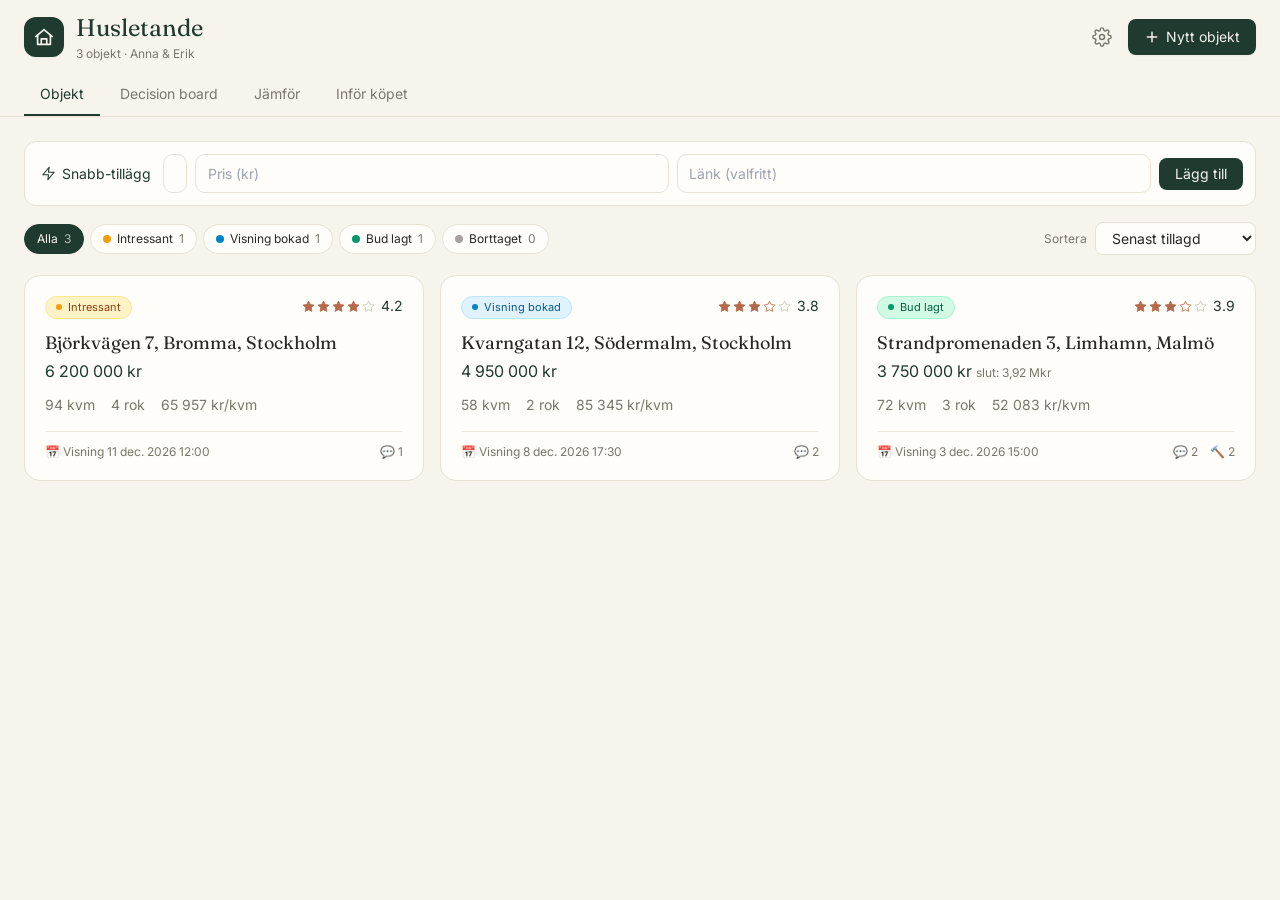
==== index.html @ 6fb7e255 "Lagg till index.html som oppnar appen pa serverns rot-adress" ====
<!DOCTYPE html>
<html lang="sv">
<head>
<meta charset="UTF-8">
<meta http-equiv="refresh" content="0; url=husletande.html">
<title>Husletande</title>
<script>location.replace('husletande.html');</script>
</head>
<body>
<p>Öppnar Husletande… om inget händer, <a href="husletande.html">klicka här</a>.</p>
</body>
</html>
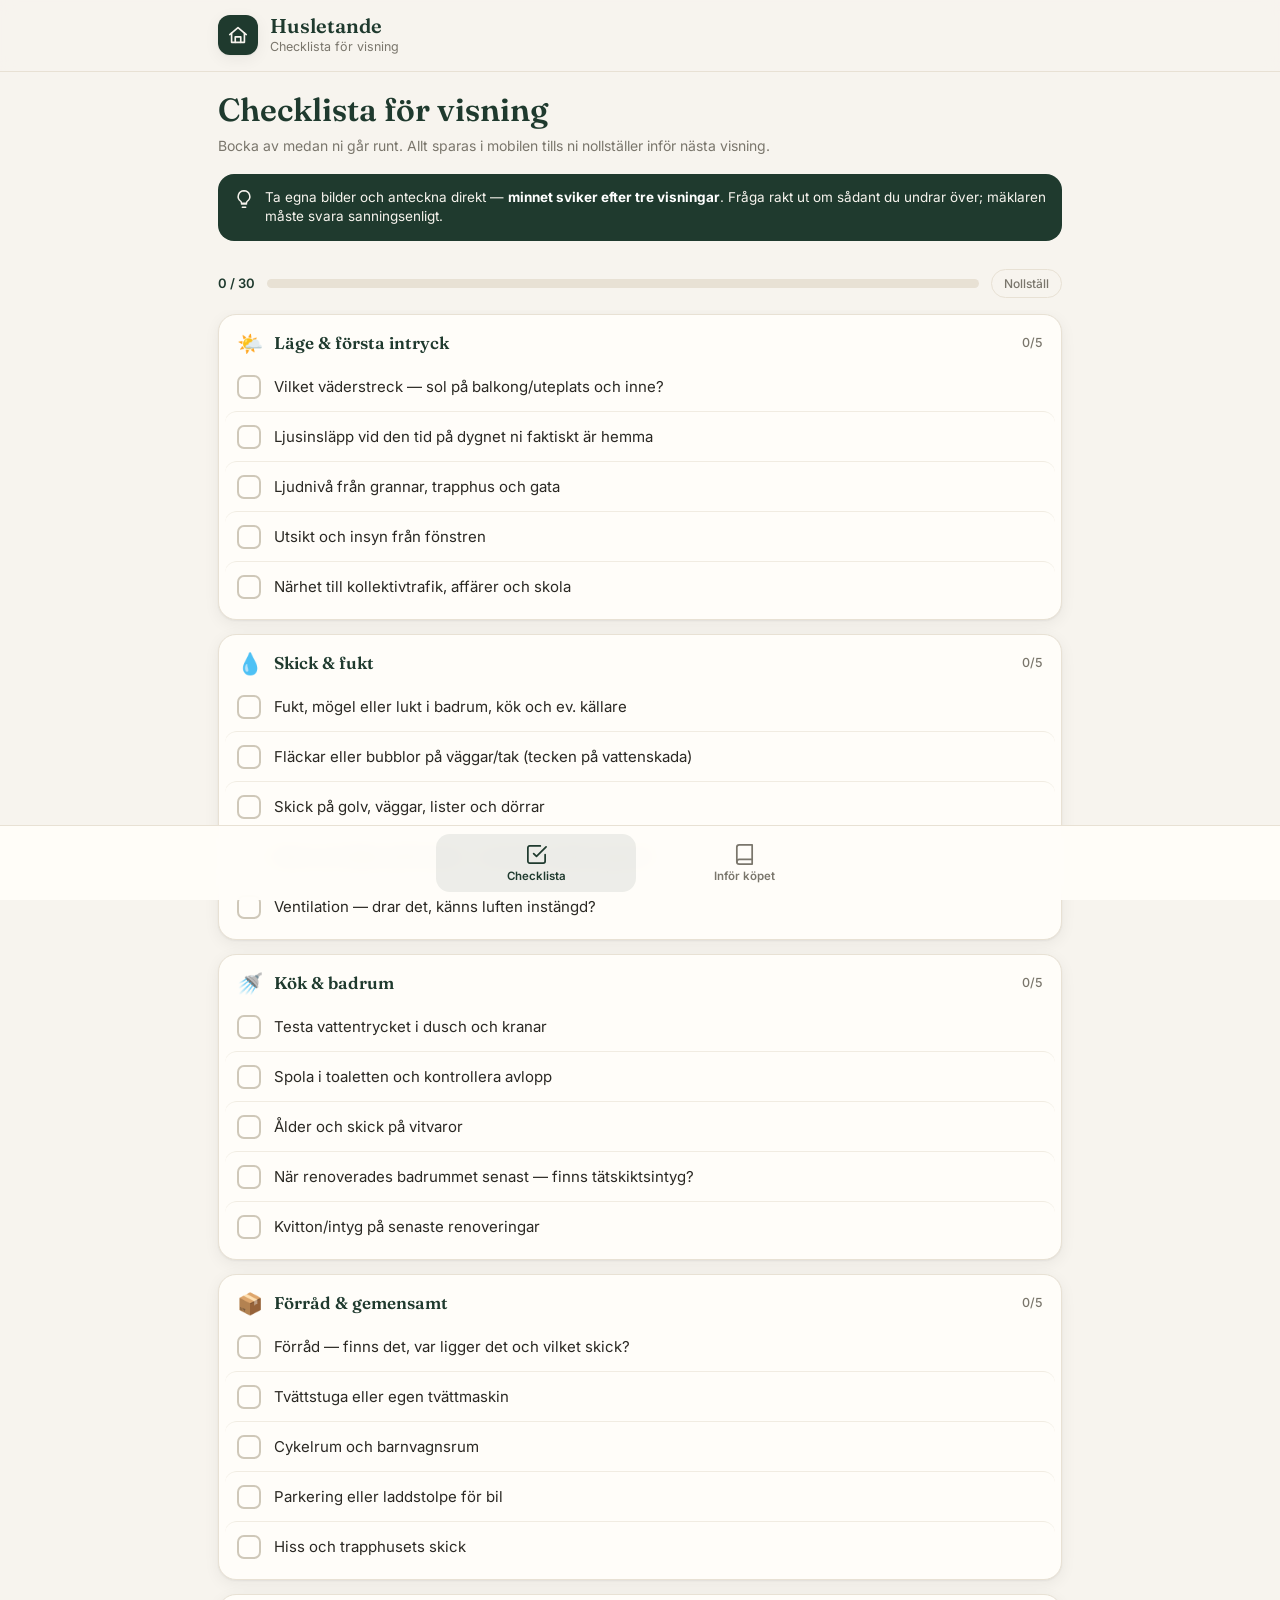
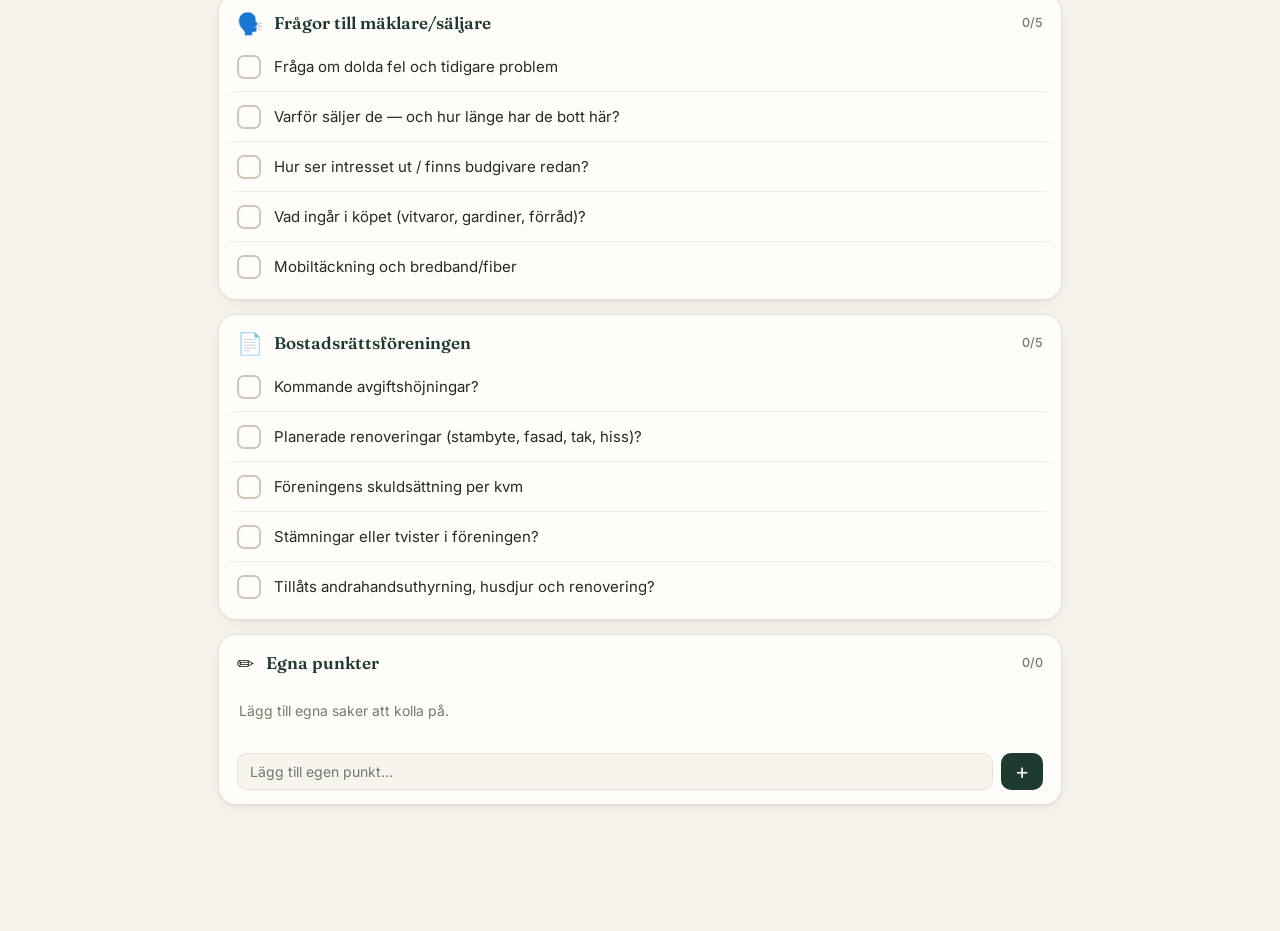
==== commit 6f223736: "Bygg om till enkel tvåsides-app (checklista + inför köpet) Ersätter den tidigare omfattande husletar" ====
--- a/index.html
+++ b/index.html
@@ -2,11 +2,532 @@
 <html lang="sv">
 <head>
 <meta charset="UTF-8">
-<meta http-equiv="refresh" content="0; url=husletande.html">
-<title>Husletande</title>
-<script>location.replace('husletande.html');</script>
+<meta name="viewport" content="width=device-width, initial-scale=1.0, viewport-fit=cover">
+<meta name="theme-color" content="#1F3A2E">
+<title>Husletande — Visning & inför köpet</title>
+<link rel="preconnect" href="https://fonts.googleapis.com">
+<link rel="preconnect" href="https://fonts.gstatic.com" crossorigin>
+<link href="https://fonts.googleapis.com/css2?family=Fraunces:opsz,wght@9..144,400;9..144,500;9..144,600;9..144,700&family=Inter:wght@400;500;600;700&display=swap" rel="stylesheet">
+<style>
+  :root{
+    --cream:#F7F4EE; --card:#FFFDF9; --forest:#1F3A2E; --forest-light:#2F5343;
+    --clay:#B5694A; --sand:#E8E1D4; --ink:#2A2823; --muted:#7A766C;
+    --shadow:0 1px 2px rgba(42,40,35,.06), 0 4px 16px rgba(42,40,35,.06);
+  }
+  *{box-sizing:border-box}
+  html{-webkit-text-size-adjust:100%}
+  body{
+    margin:0; background:var(--cream); color:var(--ink);
+    font-family:'Inter',system-ui,-apple-system,sans-serif;
+    font-size:16px; line-height:1.5; -webkit-font-smoothing:antialiased;
+    padding-bottom:calc(72px + env(safe-area-inset-bottom)); /* space for bottom nav */
+  }
+  h1,h2,h3{font-family:'Fraunces',Georgia,serif; color:var(--forest); margin:0; line-height:1.15;}
+  b{color:var(--forest)}
+  a{color:var(--forest)}
+  ::-webkit-scrollbar{width:9px;height:9px}
+  ::-webkit-scrollbar-thumb{background:#cfc8b9;border-radius:8px}
+
+  /* ---------- header ---------- */
+  header{
+    position:sticky; top:0; z-index:20;
+    background:rgba(247,244,238,.92); backdrop-filter:blur(8px);
+    border-bottom:1px solid var(--sand);
+    padding:env(safe-area-inset-top) 0 0;
+  }
+  .head-inner{max-width:880px; margin:0 auto; padding:14px 18px; display:flex; align-items:center; gap:12px}
+  .logo{width:40px;height:40px;border-radius:12px;background:var(--forest);color:var(--cream);
+    display:flex;align-items:center;justify-content:center;flex-shrink:0;box-shadow:var(--shadow)}
+  .head-inner h1{font-size:20px;font-weight:600}
+  .head-sub{font-size:12.5px;color:var(--muted);margin-top:1px}
+
+  /* ---------- layout ---------- */
+  main{max-width:880px; margin:0 auto; padding:20px 18px 40px}
+  .page{display:none; animation:fade .22s ease}
+  .page.active{display:block}
+  @keyframes fade{from{opacity:0;transform:translateY(6px)}to{opacity:1;transform:none}}
+
+  .page-head{margin-bottom:18px}
+  .page-head h2{font-size:27px;font-weight:600}
+  .page-head p{color:var(--muted);font-size:14px;margin:6px 0 0}
+
+  /* ---------- tip banner ---------- */
+  .tip{display:flex;gap:11px;align-items:flex-start;background:var(--forest);color:var(--cream);
+    border-radius:16px;padding:14px 16px;font-size:13.5px;margin-bottom:18px;line-height:1.45}
+  .tip svg{flex-shrink:0;margin-top:1px}
+  .tip b{color:#fff}
+
+  /* ---------- progress ---------- */
+  .progress-wrap{position:sticky; top:calc(env(safe-area-inset-top) + 69px); z-index:10;
+    background:var(--cream); padding:10px 0 12px; margin-bottom:4px}
+  .progress-row{display:flex;align-items:center;gap:12px}
+  .progress-label{font-size:13px;font-weight:600;color:var(--forest);white-space:nowrap}
+  .bar{flex:1;height:9px;background:var(--sand);border-radius:99px;overflow:hidden}
+  .bar > i{display:block;height:100%;background:var(--clay);border-radius:99px;width:0;transition:width .3s ease}
+  .reset-btn{background:none;border:1px solid var(--sand);color:var(--muted);font-size:12px;
+    font-weight:500;padding:6px 12px;border-radius:99px;cursor:pointer;white-space:nowrap;font-family:inherit}
+  .reset-btn:hover{border-color:var(--clay);color:var(--clay)}
+
+  /* ---------- checklist ---------- */
+  .group{background:var(--card);border:1px solid var(--sand);border-radius:18px;
+    padding:6px 6px 8px;margin-bottom:14px;box-shadow:var(--shadow)}
+  .group-head{display:flex;align-items:center;gap:11px;padding:12px 12px 8px}
+  .group-emoji{font-size:21px;line-height:1}
+  .group-head h3{font-size:17px;font-weight:600;flex:1}
+  .group-count{font-size:12.5px;color:var(--muted);font-weight:500}
+
+  .item{display:flex;gap:13px;align-items:flex-start;padding:12px 12px;border-radius:12px;cursor:pointer;
+    user-select:none;position:relative}
+  .item + .item{border-top:1px solid color-mix(in srgb,var(--sand) 60%,transparent)}
+  .item:active{background:var(--cream)}
+  @media(hover:hover){.item:hover{background:var(--cream)}}
+  .item input{position:absolute;opacity:0;width:0;height:0}
+  .box{width:24px;height:24px;border:2px solid #cfc8b9;border-radius:7px;flex-shrink:0;
+    display:flex;align-items:center;justify-content:center;background:var(--card);transition:.15s;margin-top:1px}
+  .box svg{opacity:0;transform:scale(.5);transition:.15s;color:#fff}
+  .item input:checked ~ .box{background:var(--forest);border-color:var(--forest)}
+  .item input:checked ~ .box svg{opacity:1;transform:scale(1)}
+  .item-text{font-size:15px;line-height:1.4;flex:1;padding-top:2px}
+  .item input:checked ~ .item-text{color:var(--muted);text-decoration:line-through}
+  .item-del{opacity:0;background:none;border:none;color:var(--clay);font-size:20px;cursor:pointer;
+    padding:0 4px;line-height:1;align-self:center}
+  .item:hover .item-del,.item:focus-within .item-del{opacity:.7}
+
+  .add-row{display:flex;gap:8px;padding:10px 12px 6px}
+  .add-row input{flex:1;background:var(--cream);border:1px solid var(--sand);border-radius:10px;
+    padding:9px 12px;font-size:14px;font-family:inherit;color:var(--ink)}
+  .add-row input:focus{outline:none;border-color:var(--forest);box-shadow:0 0 0 3px rgba(31,58,46,.15)}
+  .add-row button{background:var(--forest);color:var(--cream);border:none;border-radius:10px;
+    width:42px;font-size:22px;cursor:pointer;flex-shrink:0;line-height:1;font-family:inherit}
+  .add-row button:hover{background:var(--forest-light)}
+
+  /* ---------- guide / inför köpet ---------- */
+  .stats{display:grid;grid-template-columns:repeat(2,1fr);gap:11px;margin-bottom:24px}
+  .stat{border-radius:18px;padding:15px}
+  .stat .num{font-family:'Fraunces',serif;font-size:25px;font-weight:600}
+  .stat .lbl{font-size:11.5px;margin-top:5px;line-height:1.35}
+  .stat.dark{background:var(--forest);color:var(--cream)} .stat.dark .lbl{color:rgba(247,244,238,.82)}
+  .stat.clay{background:var(--clay);color:var(--cream)} .stat.clay .lbl{color:rgba(247,244,238,.85)}
+  .stat.light{background:var(--card);border:1px solid var(--sand)}
+  .stat.light .num{color:var(--forest)} .stat.light .lbl{color:var(--muted)}
+
+  details.acc{background:var(--card);border:1px solid var(--sand);border-radius:18px;
+    overflow:hidden;margin-bottom:11px;box-shadow:var(--shadow)}
+  details.acc summary{display:flex;align-items:center;gap:12px;padding:16px 18px;cursor:pointer;
+    list-style:none;user-select:none}
+  details.acc summary::-webkit-details-marker{display:none}
+  details.acc summary:hover{background:var(--cream)}
+  .acc-emoji{font-size:20px;flex-shrink:0}
+  .acc-title{font-family:'Fraunces',serif;font-size:17px;font-weight:600;color:var(--forest);flex:1;line-height:1.25}
+  .chev{width:20px;height:20px;color:var(--muted);flex-shrink:0;transition:transform .2s}
+  details.acc[open] .chev{transform:rotate(180deg)}
+  .acc-body{padding:2px 18px 18px;font-size:14.5px;line-height:1.6}
+  .acc-body p{margin:0 0 10px}
+  .acc-body ul{margin:8px 0 0;padding-left:20px}
+  .acc-body li{margin-bottom:8px}
+  .acc-body li::marker{color:var(--clay)}
+
+  .panel{background:var(--card);border:1px solid var(--sand);border-radius:18px;padding:18px 20px;
+    margin-top:20px;box-shadow:var(--shadow)}
+  .panel h3{font-size:18px;margin-bottom:12px}
+  .timeline{list-style:none;margin:0;padding:0;display:flex;flex-direction:column;gap:13px}
+  .timeline li{display:flex;gap:13px;font-size:14px;line-height:1.4}
+  .tl-num{width:25px;height:25px;border-radius:99px;background:var(--forest);color:var(--cream);
+    font-size:12px;font-weight:600;display:flex;align-items:center;justify-content:center;flex-shrink:0}
+  .tl-num.last{background:var(--clay)}
+  .panel.flags{background:var(--cream);border:2px solid color-mix(in srgb,var(--clay) 30%,transparent)}
+  .panel.flags h3{color:var(--clay)}
+  .panel.flags ul{margin:0;padding-left:20px;font-size:14px}
+  .panel.flags li{margin-bottom:7px}.panel.flags li::marker{color:var(--clay)}
+  .links{list-style:none;margin:0;padding:0;font-size:14.5px}
+  .links li{margin-bottom:9px}
+  .links a{text-decoration:underline}
+  .links a:hover{color:var(--clay)}
+  .disclaimer{font-size:12.5px;color:var(--muted);margin-top:22px;line-height:1.5}
+
+  /* ---------- bottom nav ---------- */
+  nav.tabs{position:fixed;bottom:0;left:0;right:0;z-index:30;
+    background:rgba(255,253,249,.94);backdrop-filter:blur(10px);
+    border-top:1px solid var(--sand);
+    padding:8px 12px calc(8px + env(safe-area-inset-bottom));
+    display:flex;gap:8px;justify-content:center}
+  nav.tabs button{flex:1;max-width:200px;background:none;border:none;border-radius:14px;
+    padding:9px 8px;display:flex;flex-direction:column;align-items:center;gap:3px;
+    color:var(--muted);cursor:pointer;font-family:inherit;font-size:11.5px;font-weight:600;transition:.15s}
+  nav.tabs button svg{width:23px;height:23px}
+  nav.tabs button.active{color:var(--forest);background:color-mix(in srgb,var(--forest) 8%,transparent)}
+
+  /* ---------- desktop ---------- */
+  @media(min-width:720px){
+    .stats{grid-template-columns:repeat(4,1fr)}
+    .guide-cols{display:grid;grid-template-columns:1.7fr 1fr;gap:22px;align-items:start}
+    .guide-cols .panel:first-child{margin-top:0}
+    .page-head h2{font-size:32px}
+  }
+</style>
 </head>
 <body>
-<p>Öppnar Husletande… om inget händer, <a href="husletande.html">klicka här</a>.</p>
+
+<header>
+  <div class="head-inner">
+    <div class="logo">
+      <svg width="22" height="22" viewBox="0 0 24 24" fill="none" stroke="currentColor" stroke-width="1.8" stroke-linecap="round" stroke-linejoin="round"><path d="M3 11.5 12 4l9 7.5"/><path d="M5 10v10h14V10"/><path d="M9 20v-6h6v6"/></svg>
+    </div>
+    <div>
+      <h1>Husletande</h1>
+      <div class="head-sub" id="head-sub">Checklista för visning</div>
+    </div>
+  </div>
+</header>
+
+<main>
+  <!-- ============ PAGE 1: CHECKLISTA ============ -->
+  <section id="page-checklist" class="page active">
+    <div class="page-head">
+      <h2>Checklista för visning</h2>
+      <p>Bocka av medan ni går runt. Allt sparas i mobilen tills ni nollställer inför nästa visning.</p>
+    </div>
+
+    <div class="tip">
+      <svg width="20" height="20" viewBox="0 0 24 24" fill="none" stroke="currentColor" stroke-width="1.8" stroke-linecap="round" stroke-linejoin="round"><path d="M9 18h6"/><path d="M10 22h4"/><path d="M12 2a7 7 0 0 0-4 12.7c.5.4.8 1 .9 1.6l.1.7h6l.1-.7c.1-.6.4-1.2.9-1.6A7 7 0 0 0 12 2z"/></svg>
+      <span>Ta egna bilder och anteckna direkt — <b>minnet sviker efter tre visningar</b>. Fråga rakt ut om sådant du undrar över; mäklaren måste svara sanningsenligt.</span>
+    </div>
+
+    <div class="progress-wrap">
+      <div class="progress-row">
+        <span class="progress-label" id="prog-label">0 / 0</span>
+        <div class="bar"><i id="prog-bar"></i></div>
+        <button class="reset-btn" onclick="resetChecklist()">Nollställ</button>
+      </div>
+    </div>
+
+    <div id="checklist"></div>
+  </section>
+
+  <!-- ============ PAGE 2: INFÖR KÖPET ============ -->
+  <section id="page-guide" class="page">
+    <div class="page-head">
+      <h2>Inför köpet</h2>
+      <p>Råd, regler och saker att tänka på under bostadsjakten i Sverige. Allmän vägledning — dubbelkolla alltid aktuella siffror och villkor med er bank och mäklare.</p>
+    </div>
+
+    <div class="stats">
+      <div class="stat dark"><div class="num">10 %</div><div class="lbl">Minsta kontantinsats — resten lånar ni (bolånetak 90 %).</div></div>
+      <div class="stat light"><div class="num">10 %</div><div class="lbl">Handpenning som vanligtvis betalas vid kontraktsskrivning.</div></div>
+      <div class="stat light"><div class="num">1–3 %</div><div class="lbl">Amorteringskrav per år, beroende på belåningsgrad och skuldkvot.</div></div>
+      <div class="stat clay"><div class="num">22 %</div><div class="lbl">Vinstskatt vid framtida försäljning (på reavinsten).</div></div>
+    </div>
+
+    <div class="guide-cols">
+      <div id="guide-accordion"></div>
+
+      <aside>
+        <div class="panel">
+          <h3>Snabb tidslinje</h3>
+          <ol class="timeline">
+            <li><span class="tl-num">1</span><span><b>Lånelöfte</b> från banken — vet er budget innan ni börjar.</span></li>
+            <li><span class="tl-num">2</span><span><b>Visningar</b> — använd checklistan och anteckna.</span></li>
+            <li><span class="tl-num">3</span><span><b>Granska underlag</b> — årsredovisning, stadgar, energideklaration.</span></li>
+            <li><span class="tl-num">4</span><span><b>Budgivning</b> — sätt en smärtgräns i förväg och håll er till den.</span></li>
+            <li><span class="tl-num">5</span><span><b>Kontrakt</b> + handpenning (oftast 10 %).</span></li>
+            <li><span class="tl-num last">6</span><span><b>Tillträde</b> — slutbetalning, nycklar, in i nya hemmet!</span></li>
+          </ol>
+        </div>
+
+        <div class="panel flags">
+          <h3>⚠ Röda flaggor</h3>
+          <ul>
+            <li>Hög skuldsättning i föreningen (&gt; ~15 000 kr/kvm)</li>
+            <li>Planerat stambyte utan avsatta medel</li>
+            <li>Många korttidsuthyrningar eller lokaler i föreningen</li>
+            <li>Avgiften känns ovanligt låg (kan höjas snart)</li>
+            <li>Fukt-, mögel- eller lukttecken</li>
+            <li>Säljaren undviker raka svar om kända fel</li>
+          </ul>
+        </div>
+
+        <div class="panel">
+          <h3>Bra länkar</h3>
+          <ul class="links">
+            <li><a href="https://www.konsumentverket.se/for-konsument/boende/kopa-bostad/" target="_blank" rel="noopener">Konsumentverket — köpa bostad</a></li>
+            <li><a href="https://www.fi.se/sv/privat/" target="_blank" rel="noopener">Finansinspektionen — bolåneregler</a></li>
+            <li><a href="https://www.maklarsamfundet.se/" target="_blank" rel="noopener">Mäklarsamfundet</a></li>
+            <li><a href="https://www.skatteverket.se/" target="_blank" rel="noopener">Skatteverket — skatt &amp; avdrag</a></li>
+          </ul>
+        </div>
+      </aside>
+    </div>
+
+    <p class="disclaimer">Informationen är en allmän sammanfattning och inte juridisk eller ekonomisk rådgivning. Regler och siffror ändras — stäm alltid av med er bank, mäklare och vid behov en jurist.</p>
+  </section>
+</main>
+
+<!-- ============ BOTTOM NAV ============ -->
+<nav class="tabs">
+  <button id="tab-checklist" class="active" onclick="setPage('checklist')">
+    <svg viewBox="0 0 24 24" fill="none" stroke="currentColor" stroke-width="1.8" stroke-linecap="round" stroke-linejoin="round"><path d="m9 11 3 3L22 4"/><path d="M21 12v7a2 2 0 0 1-2 2H5a2 2 0 0 1-2-2V5a2 2 0 0 1 2-2h11"/></svg>
+    Checklista
+  </button>
+  <button id="tab-guide" onclick="setPage('guide')">
+    <svg viewBox="0 0 24 24" fill="none" stroke="currentColor" stroke-width="1.8" stroke-linecap="round" stroke-linejoin="round"><path d="M4 19.5A2.5 2.5 0 0 1 6.5 17H20"/><path d="M6.5 2H20v20H6.5A2.5 2.5 0 0 1 4 19.5v-15A2.5 2.5 0 0 1 6.5 2z"/></svg>
+    Inför köpet
+  </button>
+</nav>
+
+<script>
+/* ============================================================
+   CHECKLIST DATA (default) — saker att kolla på en visning
+   ============================================================ */
+const CHECKLIST = [
+  { emoji:'🌤️', title:'Läge & första intryck', items:[
+    'Vilket väderstreck — sol på balkong/uteplats och inne?',
+    'Ljusinsläpp vid den tid på dygnet ni faktiskt är hemma',
+    'Ljudnivå från grannar, trapphus och gata',
+    'Utsikt och insyn från fönstren',
+    'Närhet till kollektivtrafik, affärer och skola',
+  ]},
+  { emoji:'💧', title:'Skick & fukt', items:[
+    'Fukt, mögel eller lukt i badrum, kök och ev. källare',
+    'Fläckar eller bubblor på väggar/tak (tecken på vattenskada)',
+    'Skick på golv, väggar, lister och dörrar',
+    'Skick och ålder på fönster — kondens mellan glasen?',
+    'Ventilation — drar det, känns luften instängd?',
+  ]},
+  { emoji:'🚿', title:'Kök & badrum', items:[
+    'Testa vattentrycket i dusch och kranar',
+    'Spola i toaletten och kontrollera avlopp',
+    'Ålder och skick på vitvaror',
+    'När renoverades badrummet senast — finns tätskiktsintyg?',
+    'Kvitton/intyg på senaste renoveringar',
+  ]},
+  { emoji:'📦', title:'Förråd & gemensamt', items:[
+    'Förråd — finns det, var ligger det och vilket skick?',
+    'Tvättstuga eller egen tvättmaskin',
+    'Cykelrum och barnvagnsrum',
+    'Parkering eller laddstolpe för bil',
+    'Hiss och trapphusets skick',
+  ]},
+  { emoji:'🗣️', title:'Frågor till mäklare/säljare', items:[
+    'Fråga om dolda fel och tidigare problem',
+    'Varför säljer de — och hur länge har de bott här?',
+    'Hur ser intresset ut / finns budgivare redan?',
+    'Vad ingår i köpet (vitvaror, gardiner, förråd)?',
+    'Mobiltäckning och bredband/fiber',
+  ]},
+  { emoji:'📄', title:'Bostadsrättsföreningen', items:[
+    'Kommande avgiftshöjningar?',
+    'Planerade renoveringar (stambyte, fasad, tak, hiss)?',
+    'Föreningens skuldsättning per kvm',
+    'Stämningar eller tvister i föreningen?',
+    'Tillåts andrahandsuthyrning, husdjur och renovering?',
+  ]},
+];
+
+/* ============================================================
+   STATE — checked items + custom items, persisted locally
+   ============================================================ */
+const LS_KEY = 'husletande_visning_v1';
+function loadState(){
+  try { return JSON.parse(localStorage.getItem(LS_KEY)) || {checked:{}, custom:[]}; }
+  catch(e){ return {checked:{}, custom:[]}; }
+}
+function saveState(){ try{ localStorage.setItem(LS_KEY, JSON.stringify(store)); }catch(e){} }
+let store = loadState();
+const uid = () => Date.now().toString(36) + Math.random().toString(36).slice(2,6);
+
+function esc(s){ return String(s).replace(/[&<>"']/g, c=>({'&':'&amp;','<':'&lt;','>':'&gt;','"':'&quot;',"'":'&#39;'}[c])); }
+
+/* ---------- build the groups (default + a custom "Egna punkter") ---------- */
+function allGroups(){
+  return CHECKLIST.concat([{ emoji:'✏️', title:'Egna punkter', custom:true,
+    items: store.custom.map(c=>({id:c.id, text:c.text})) }]);
+}
+
+const CHECK_SVG = '<svg width="15" height="15" viewBox="0 0 24 24" fill="none" stroke="currentColor" stroke-width="3.2" stroke-linecap="round" stroke-linejoin="round"><path d="m5 12 5 5L20 6"/></svg>';
+
+function renderChecklist(){
+  const groups = allGroups();
+  const el = document.getElementById('checklist');
+  el.innerHTML = groups.map((g, gi)=>{
+    const isCustom = !!g.custom;
+    const items = isCustom ? g.items : g.items.map((t, ii)=>({ id:'g'+gi+'_'+ii, text:t }));
+    const done = items.filter(it=>store.checked[it.id]).length;
+    const rows = items.map(it=>`
+      <label class="item">
+        <input type="checkbox" ${store.checked[it.id]?'checked':''} onchange="toggleItem('${it.id}')">
+        <span class="box">${CHECK_SVG}</span>
+        <span class="item-text">${esc(it.text)}</span>
+        ${isCustom?`<button class="item-del" title="Ta bort" onclick="event.preventDefault();removeCustom('${it.id}')">&times;</button>`:''}
+      </label>`).join('');
+    return `<div class="group">
+      <div class="group-head">
+        <span class="group-emoji">${g.emoji}</span>
+        <h3>${esc(g.title)}</h3>
+        <span class="group-count">${done}/${items.length}</span>
+      </div>
+      ${rows || '<p style="padding:4px 14px 8px;color:var(--muted);font-size:14px">Lägg till egna saker att kolla på.</p>'}
+      ${isCustom?`
+      <form class="add-row" onsubmit="addCustom(event)">
+        <input id="custom-input" placeholder="Lägg till egen punkt…" autocomplete="off">
+        <button type="submit" aria-label="Lägg till">+</button>
+      </form>`:''}
+    </div>`;
+  }).join('');
+  updateProgress();
+}
+
+function updateProgress(){
+  const groups = allGroups();
+  let total=0, done=0;
+  groups.forEach((g, gi)=>{
+    const items = g.custom ? g.items : g.items.map((t,ii)=>({id:'g'+gi+'_'+ii}));
+    items.forEach(it=>{ total++; if(store.checked[it.id]) done++; });
+  });
+  document.getElementById('prog-label').textContent = done + ' / ' + total;
+  document.getElementById('prog-bar').style.width = (total? (done/total*100):0) + '%';
+}
+
+function toggleItem(id){
+  store.checked[id] = !store.checked[id];
+  if(!store.checked[id]) delete store.checked[id];
+  saveState();
+  // light update: just re-render counts/progress without rebuilding inputs
+  renderChecklist();
+}
+
+function addCustom(e){
+  e.preventDefault();
+  const inp = document.getElementById('custom-input');
+  const text = inp.value.trim();
+  if(!text) return;
+  store.custom.push({ id:'c_'+uid(), text });
+  saveState();
+  renderChecklist();
+  // refocus the (newly rendered) input for quick multi-add
+  const ni = document.getElementById('custom-input'); if(ni) ni.focus();
+}
+
+function removeCustom(id){
+  store.custom = store.custom.filter(c=>c.id!==id);
+  delete store.checked[id];
+  saveState();
+  renderChecklist();
+}
+
+function resetChecklist(){
+  if(!confirm('Nollställ alla bockar inför nästa visning? Egna punkter behålls.')) return;
+  store.checked = {};
+  saveState();
+  renderChecklist();
+}
+
+/* ============================================================
+   GUIDE / INFÖR KÖPET
+   ============================================================ */
+const GUIDE_SECTIONS = [
+  { emoji:'💰', title:'1. Ekonomin på plats först',
+    body:`<p>Skaffa ett <b>lånelöfte</b> innan ni börjar buda — då vet ni er övre gräns och kan agera snabbt.</p>
+      <ul>
+        <li><b>Kontantinsats:</b> minst 10 % av priset måste vara eget kapital (bolånetaket höjdes 2025 så att max 90 % får lånas — tidigare 85 %).</li>
+        <li><b>Amorteringskrav:</b> lån över 70 % av värdet amorteras 2 %/år, 50–70 % amorteras 1 %/år. Hög skuldkvot (lån &gt; 4,5× årsinkomst) ger +1 % extra.</li>
+        <li><b>Kalkylränta:</b> banken stresstestar er ekonomi mot en betydligt högre ränta än dagens (ofta 6–8 %). Räkna själva på samma sätt.</li>
+        <li><b>Glöm inte löpande kostnader:</b> månadsavgift, drift, el, försäkring, underhåll och eventuell ränteuppgång.</li>
+      </ul>` },
+  { emoji:'📄', title:'2. Granska bostadsrättsföreningen',
+    body:`<p>Köper ni en bostadsrätt köper ni en andel i en förening — föreningens ekonomi blir er ekonomi.</p>
+      <ul>
+        <li><b>Årsredovisningen:</b> titta på skuldsättning per kvm, kassaflöde och om avgifterna täcker kostnaderna. Skuld över ca 15 000 kr/kvm är en varningssignal.</li>
+        <li><b>Underhållsplan:</b> finns avsatta pengar för stambyte, tak, fasad, hiss? Ett stambyte kan höja avgiften rejält.</li>
+        <li><b>Stadgar:</b> tillåts uthyrning i andra hand, husdjur, renovering? Andelstal och vad avgiften inkluderar.</li>
+        <li><b>Äkta vs oäkta förening:</b> en "oäkta" förening kan ge sämre skattevillkor — fråga mäklaren.</li>
+        <li><b>Stämningar/tvister</b> och planerade avgiftshöjningar — fråga rakt ut.</li>
+      </ul>` },
+  { emoji:'🔍', title:'3. På visningen',
+    body:`<p>Var systematiska — använd <b>checklistan</b> på varje visning. Det viktigaste:</p>
+      <ul>
+        <li>Fukt och lukt i badrum, kök, källare och vid fönster.</li>
+        <li>Vattentryck, avlopp och ventilation — testa kranar och spola.</li>
+        <li>Väderstreck och ljusinsläpp vid olika tider på dygnet.</li>
+        <li>Ljudnivå från grannar, trapphus och gata.</li>
+        <li>Skick på fönster, vitvaror, el och eventuell egen värmekälla.</li>
+        <li>Förråd, tvättstuga, cykelrum, parkering/laddstolpe.</li>
+        <li>Ta egna bilder och anteckna direkt — minnet sviker efter tre visningar.</li>
+      </ul>` },
+  { emoji:'🔨', title:'4. Budgivning — reglerna',
+    body:`<p>Budgivning i Sverige är <b>inte reglerad i lag</b>. Det finns ingen bestämd form och säljaren är inte tvungen att sälja till högstbjudande.</p>
+      <ul>
+        <li>Buden är <b>inte bindande</b> förrän köpekontraktet är påskrivet — vem som helst kan dra sig ur innan dess.</li>
+        <li>Mäklaren måste föra en <b>anbudsförteckning</b> som ni har rätt att se efter avslutad affär.</li>
+        <li>Det finns <b>ingen ångerrätt</b> efter att kontraktet skrivits — då är ni bundna.</li>
+        <li>Sätt en tydlig <b>smärtgräns</b> tillsammans i förväg och håll er till den.</li>
+        <li>Var beredd på "dold" budgivning — ni ser inte alltid övriga budgivare.</li>
+      </ul>` },
+  { emoji:'🛡️', title:'5. Undersökningsplikt & dolda fel',
+    body:`<p>Som köpare har ni en långtgående <b>undersökningsplikt</b>. Det ni borde ha upptäckt vid en noggrann undersökning kan ni inte klaga på i efterhand.</p>
+      <ul>
+        <li><b>Villa/hus:</b> anlita gärna en <b>besiktningsman</b> före köp. Ansvaret för dolda fel är större vid husköp (säljaren ansvarar i upp till 10 år för verkligt dolda fel).</li>
+        <li><b>Bostadsrätt:</b> säljarens felansvar är mer begränsat — desto viktigare att ni själva granskar noga.</li>
+        <li>Ställ frågor skriftligt och spara svaren. Det säljaren lovar muntligt är svårt att bevisa.</li>
+        <li>Överväg en <b>dolda fel-försäkring</b> (gäller främst hus).</li>
+      </ul>` },
+  { emoji:'✍️', title:'6. Kontrakt & tillträde',
+    body:`<p>När ni är överens skrivs köpekontraktet — det är då affären blir bindande.</p>
+      <ul>
+        <li><b>Handpenning</b> på vanligen 10 % betalas vid kontrakt, ofta till mäklarens klientmedelskonto.</li>
+        <li>Ni kan lägga in <b>villkor/förbehåll</b> i kontraktet, t.ex. besiktningsklausul eller "med förbehåll för lånelöfte".</li>
+        <li><b>Tillträdesdagen:</b> resten av köpeskillingen betalas, ni får nycklarna och en <b>likvidavräkning</b> görs (avgifter/kostnader fördelas).</li>
+        <li>För bostadsrätt krävs att föreningen <b>godkänner er som medlemmar</b>.</li>
+        <li>Teckna <b>hemförsäkring</b> (+ villaförsäkring för hus) från tillträdesdagen.</li>
+      </ul>` },
+  { emoji:'🏡', title:'7. Bostadsrätt vs villa',
+    body:`<ul>
+        <li><b>Bostadsrätt:</b> ni äger andel i förening, betalar månadsavgift, föreningen sköter yttre underhåll. Mindre eget ansvar men beroende av föreningens ekonomi.</li>
+        <li><b>Villa/radhus (äganderätt):</b> ni äger fastigheten själva, betalar <b>fastighetsavgift</b> i stället för avgift, men ansvarar för allt underhåll. Ofta <b>pantbrev</b> och lagfart att hålla koll på.</li>
+        <li><b>Lagfart & stämpelskatt:</b> vid husköp tillkommer lagfartskostnad (stämpelskatt 1,5 % av priset) + ev. pantbrevskostnad (2 %). Budgetera för det.</li>
+      </ul>` },
+  { emoji:'🧾', title:'8. Skatt & avdrag',
+    body:`<ul>
+        <li><b>Ränteavdrag:</b> 30 % av räntekostnaderna upp till 100 000 kr/person, 21 % på belopp däröver.</li>
+        <li><b>Vinstskatt:</b> 22 % på reavinsten när ni säljer i framtiden. Spara alla kvitton på renoveringar — de kan minska vinsten.</li>
+        <li><b>Uppskov:</b> vid köp av ny bostad kan vinstskatten ofta skjutas upp.</li>
+        <li><b>ROT-avdrag</b> kan sänka kostnaden för vissa renoveringar efter inflytt.</li>
+      </ul>` },
+];
+
+function renderGuide(){
+  const el = document.getElementById('guide-accordion');
+  if(el.dataset.built) return;
+  el.innerHTML = GUIDE_SECTIONS.map((s,i)=>`
+    <details class="acc" ${i===0?'open':''}>
+      <summary>
+        <span class="acc-emoji">${s.emoji}</span>
+        <span class="acc-title">${s.title}</span>
+        <svg class="chev" viewBox="0 0 24 24" fill="none" stroke="currentColor" stroke-width="2" stroke-linecap="round" stroke-linejoin="round"><path d="m6 9 6 6 6-6"/></svg>
+      </summary>
+      <div class="acc-body">${s.body}</div>
+    </details>`).join('');
+  el.dataset.built = '1';
+}
+
+/* ============================================================
+   NAVIGATION
+   ============================================================ */
+const SUBTITLES = { checklist:'Checklista för visning', guide:'Inför köpet' };
+function setPage(page){
+  ['checklist','guide'].forEach(p=>{
+    document.getElementById('page-'+p).classList.toggle('active', p===page);
+    document.getElementById('tab-'+p).classList.toggle('active', p===page);
+  });
+  document.getElementById('head-sub').textContent = SUBTITLES[page];
+  if(page==='guide') renderGuide();
+  window.scrollTo({top:0});
+  history.replaceState(null,'','#'+page);
+}
+
+/* ---------- init ---------- */
+renderChecklist();
+const start = location.hash.replace('#','');
+setPage(start==='guide' ? 'guide' : 'checklist');
+</script>
 </body>
 </html>
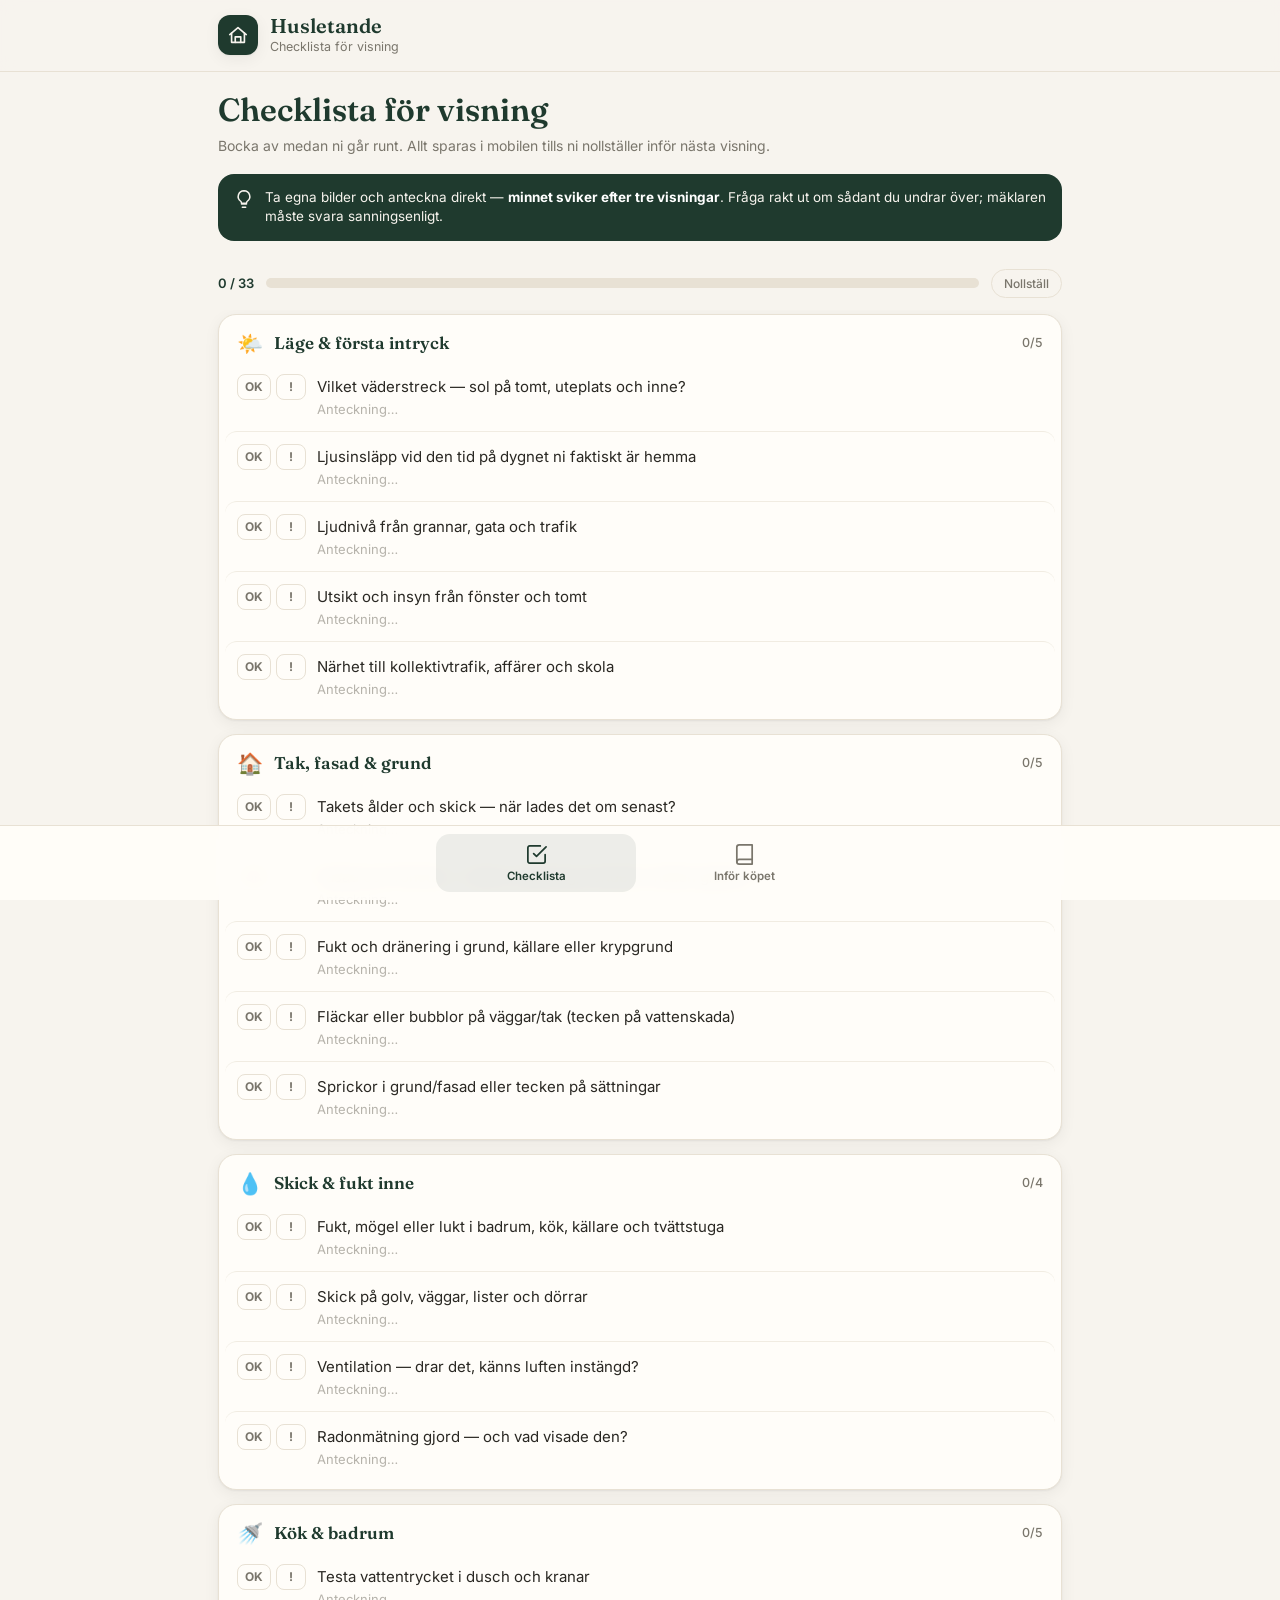
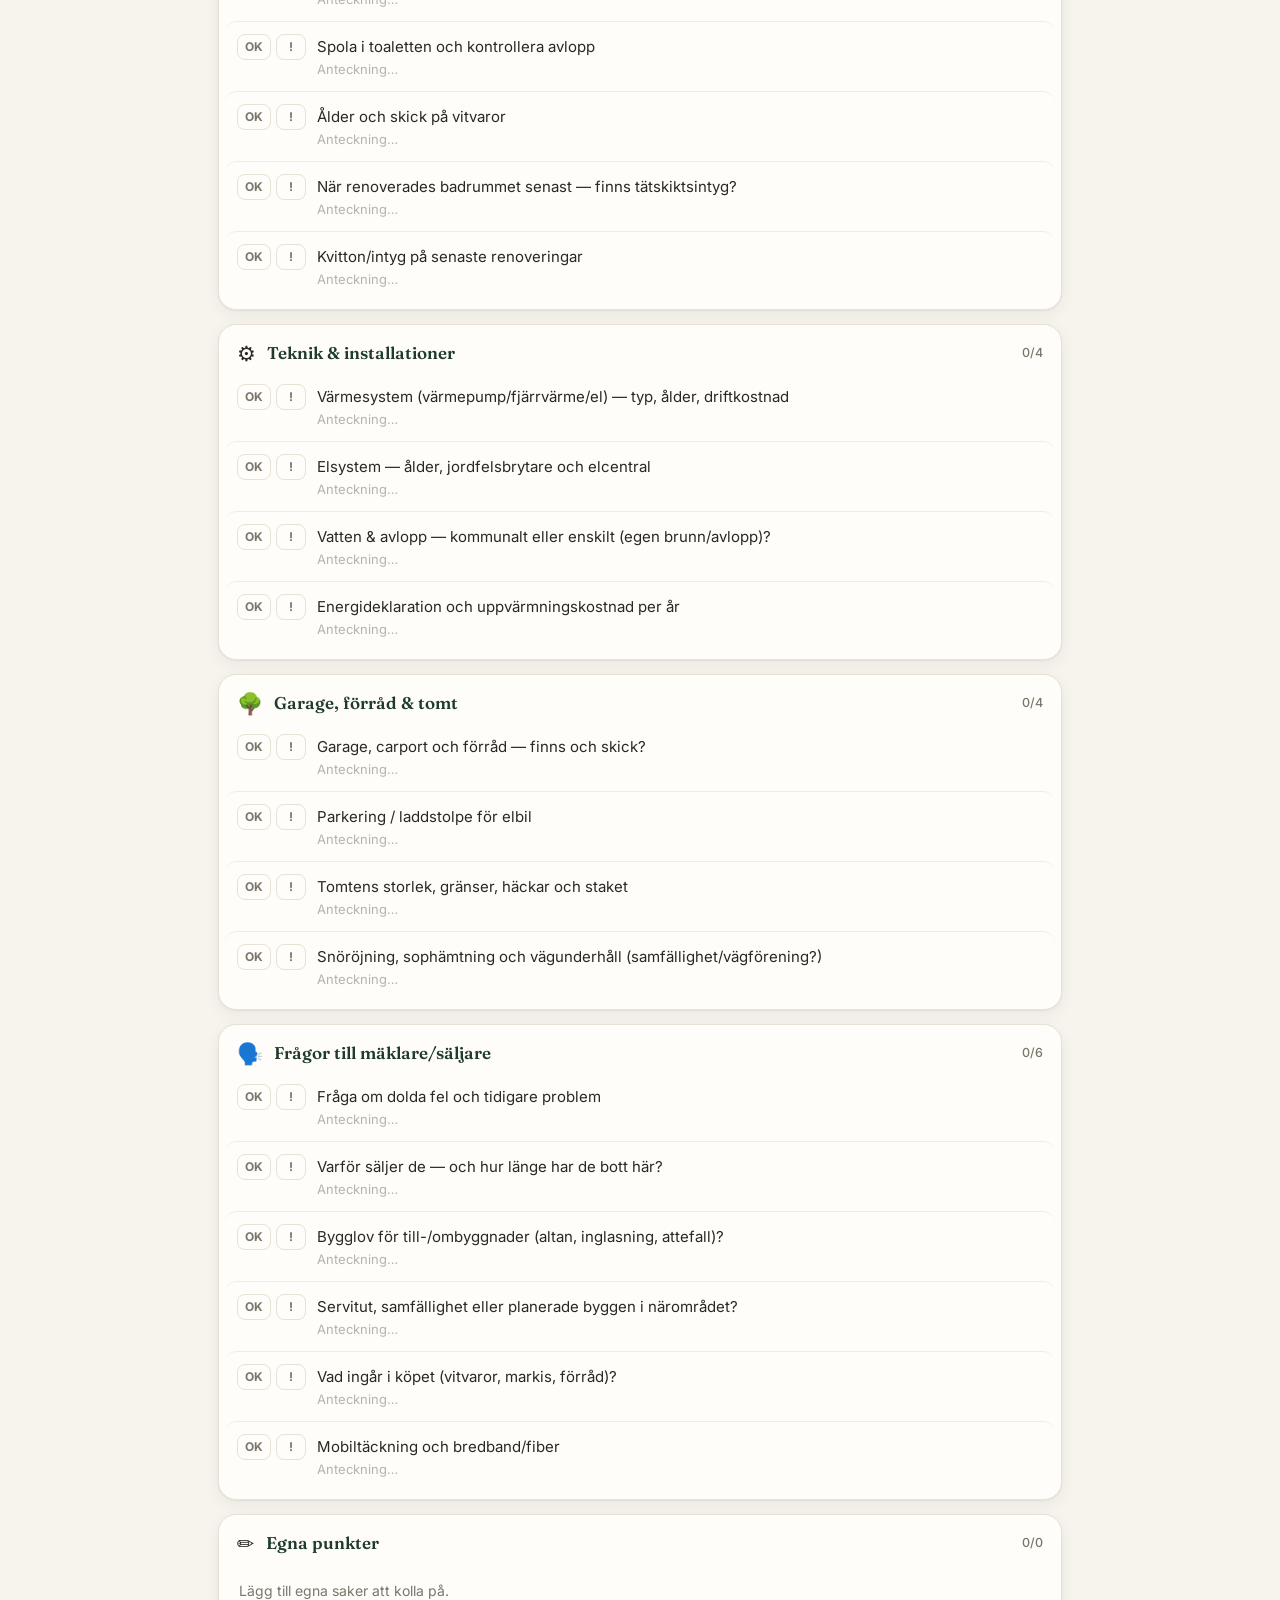
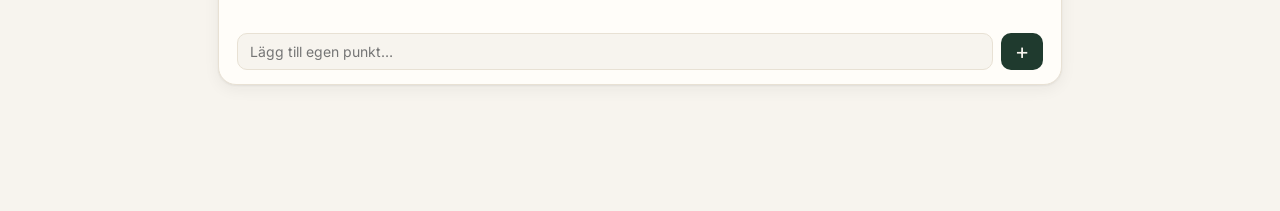
==== commit 0ad690b7: "Husanpassa checklista och guide + tre-lägesstatus med anteckningar Anpassar appen för hus med ägande" ====
--- a/index.html
+++ b/index.html
@@ -62,8 +62,10 @@
     background:var(--cream); padding:10px 0 12px; margin-bottom:4px}
   .progress-row{display:flex;align-items:center;gap:12px}
   .progress-label{font-size:13px;font-weight:600;color:var(--forest);white-space:nowrap}
-  .bar{flex:1;height:9px;background:var(--sand);border-radius:99px;overflow:hidden}
-  .bar > i{display:block;height:100%;background:var(--clay);border-radius:99px;width:0;transition:width .3s ease}
+  .bar{flex:1;height:10px;background:var(--sand);border-radius:99px;overflow:hidden;display:flex}
+  .bar > i{display:block;height:100%;width:0;transition:width .3s ease}
+  #prog-ok{background:var(--forest)}
+  #prog-prob{background:var(--clay)}
   .reset-btn{background:none;border:1px solid var(--sand);color:var(--muted);font-size:12px;
     font-weight:500;padding:6px 12px;border-radius:99px;cursor:pointer;white-space:nowrap;font-family:inherit}
   .reset-btn:hover{border-color:var(--clay);color:var(--clay)}
@@ -76,19 +78,25 @@
   .group-head h3{font-size:17px;font-weight:600;flex:1}
   .group-count{font-size:12.5px;color:var(--muted);font-weight:500}
 
-  .item{display:flex;gap:13px;align-items:flex-start;padding:12px 12px;border-radius:12px;cursor:pointer;
-    user-select:none;position:relative}
+  .item{display:flex;gap:11px;align-items:flex-start;padding:11px 12px;border-radius:12px;position:relative}
   .item + .item{border-top:1px solid color-mix(in srgb,var(--sand) 60%,transparent)}
-  .item:active{background:var(--cream)}
-  @media(hover:hover){.item:hover{background:var(--cream)}}
-  .item input{position:absolute;opacity:0;width:0;height:0}
-  .box{width:24px;height:24px;border:2px solid #cfc8b9;border-radius:7px;flex-shrink:0;
-    display:flex;align-items:center;justify-content:center;background:var(--card);transition:.15s;margin-top:1px}
-  .box svg{opacity:0;transform:scale(.5);transition:.15s;color:#fff}
-  .item input:checked ~ .box{background:var(--forest);border-color:var(--forest)}
-  .item input:checked ~ .box svg{opacity:1;transform:scale(1)}
-  .item-text{font-size:15px;line-height:1.4;flex:1;padding-top:2px}
-  .item input:checked ~ .item-text{color:var(--muted);text-decoration:line-through}
+  .pills{display:flex;gap:5px;flex-shrink:0;margin-top:1px}
+  .chk-pill{min-width:30px;padding:6px 7px;border-radius:8px;border:1.5px solid var(--sand);
+    background:var(--card);color:var(--muted);font-family:inherit;font-size:12px;font-weight:700;line-height:1;
+    cursor:pointer;transition:.13s}
+  .chk-pill:hover{border-color:#cfc8b9}
+  .chk-ok.is-on{background:var(--forest);border-color:var(--forest);color:#fff}
+  .chk-prob.is-on{background:var(--clay);border-color:var(--clay);color:#fff}
+  .item-main{flex:1;min-width:0;display:flex;flex-direction:column;gap:2px}
+  .item-text{font-size:15px;line-height:1.4;padding-top:3px}
+  .item.is-ok .item-text{color:var(--muted)}
+  .chk-note{width:100%;background:none;border:none;border-bottom:1px dashed transparent;
+    font-family:inherit;font-size:13px;color:var(--muted);padding:2px 0;outline:none}
+  .chk-note::placeholder{color:color-mix(in srgb,var(--muted) 55%,transparent)}
+  .chk-note:hover{border-bottom-color:var(--sand)}
+  .chk-note:focus{border-bottom-color:var(--clay);color:var(--ink)}
+  .chk-note.has-val{color:var(--ink)}
+  .prog-flag{color:var(--clay);font-weight:600}
   .item-del{opacity:0;background:none;border:none;color:var(--clay);font-size:20px;cursor:pointer;
     padding:0 4px;line-height:1;align-self:center}
   .item:hover .item-del,.item:focus-within .item-del{opacity:.7}
@@ -196,7 +204,7 @@
     <div class="progress-wrap">
       <div class="progress-row">
         <span class="progress-label" id="prog-label">0 / 0</span>
-        <div class="bar"><i id="prog-bar"></i></div>
+        <div class="bar"><i id="prog-ok"></i><i id="prog-prob"></i></div>
         <button class="reset-btn" onclick="resetChecklist()">Nollställ</button>
       </div>
     </div>
@@ -213,7 +221,7 @@
 
     <div class="stats">
       <div class="stat dark"><div class="num">10 %</div><div class="lbl">Minsta kontantinsats — resten lånar ni (bolånetak 90 %).</div></div>
-      <div class="stat light"><div class="num">10 %</div><div class="lbl">Handpenning som vanligtvis betalas vid kontraktsskrivning.</div></div>
+      <div class="stat light"><div class="num">1,5 %</div><div class="lbl">Stämpelskatt för lagfart vid husköp (+ ev. pantbrev 2 %).</div></div>
       <div class="stat light"><div class="num">1–3 %</div><div class="lbl">Amorteringskrav per år, beroende på belåningsgrad och skuldkvot.</div></div>
       <div class="stat clay"><div class="num">22 %</div><div class="lbl">Vinstskatt vid framtida försäljning (på reavinsten).</div></div>
     </div>
@@ -227,7 +235,7 @@
           <ol class="timeline">
             <li><span class="tl-num">1</span><span><b>Lånelöfte</b> från banken — vet er budget innan ni börjar.</span></li>
             <li><span class="tl-num">2</span><span><b>Visningar</b> — använd checklistan och anteckna.</span></li>
-            <li><span class="tl-num">3</span><span><b>Granska underlag</b> — årsredovisning, stadgar, energideklaration.</span></li>
+            <li><span class="tl-num">3</span><span><b>Granska underlag</b> — besiktningsprotokoll, energideklaration, servitut/pantbrev.</span></li>
             <li><span class="tl-num">4</span><span><b>Budgivning</b> — sätt en smärtgräns i förväg och håll er till den.</span></li>
             <li><span class="tl-num">5</span><span><b>Kontrakt</b> + handpenning (oftast 10 %).</span></li>
             <li><span class="tl-num last">6</span><span><b>Tillträde</b> — slutbetalning, nycklar, in i nya hemmet!</span></li>
@@ -237,11 +245,11 @@
         <div class="panel flags">
           <h3>⚠ Röda flaggor</h3>
           <ul>
-            <li>Hög skuldsättning i föreningen (&gt; ~15 000 kr/kvm)</li>
-            <li>Planerat stambyte utan avsatta medel</li>
-            <li>Många korttidsuthyrningar eller lokaler i föreningen</li>
-            <li>Avgiften känns ovanligt låg (kan höjas snart)</li>
-            <li>Fukt-, mögel- eller lukttecken</li>
+            <li>Gammalt tak eller eftersatt dränering (dyra åtgärder)</li>
+            <li>Fukt-, mögel- eller lukttecken, särskilt i källare/krypgrund</li>
+            <li>Sprickor eller tecken på sättningar i grund/fasad</li>
+            <li>Enskilt avlopp som inte uppfyller dagens krav</li>
+            <li>Till-/ombyggnad utan bygglov (svartbygge)</li>
             <li>Säljaren undviker raka svar om kända fel</li>
           </ul>
         </div>
@@ -280,18 +288,24 @@
    ============================================================ */
 const CHECKLIST = [
   { emoji:'🌤️', title:'Läge & första intryck', items:[
-    'Vilket väderstreck — sol på balkong/uteplats och inne?',
+    'Vilket väderstreck — sol på tomt, uteplats och inne?',
     'Ljusinsläpp vid den tid på dygnet ni faktiskt är hemma',
-    'Ljudnivå från grannar, trapphus och gata',
-    'Utsikt och insyn från fönstren',
+    'Ljudnivå från grannar, gata och trafik',
+    'Utsikt och insyn från fönster och tomt',
     'Närhet till kollektivtrafik, affärer och skola',
   ]},
-  { emoji:'💧', title:'Skick & fukt', items:[
-    'Fukt, mögel eller lukt i badrum, kök och ev. källare',
+  { emoji:'🏠', title:'Tak, fasad & grund', items:[
+    'Takets ålder och skick — när lades det om senast?',
+    'Fasad och fönster — skick, isolering, kondens mellan glasen?',
+    'Fukt och dränering i grund, källare eller krypgrund',
     'Fläckar eller bubblor på väggar/tak (tecken på vattenskada)',
+    'Sprickor i grund/fasad eller tecken på sättningar',
+  ]},
+  { emoji:'💧', title:'Skick & fukt inne', items:[
+    'Fukt, mögel eller lukt i badrum, kök, källare och tvättstuga',
     'Skick på golv, väggar, lister och dörrar',
-    'Skick och ålder på fönster — kondens mellan glasen?',
     'Ventilation — drar det, känns luften instängd?',
+    'Radonmätning gjord — och vad visade den?',
   ]},
   { emoji:'🚿', title:'Kök & badrum', items:[
     'Testa vattentrycket i dusch och kranar',
@@ -300,26 +314,25 @@
     'När renoverades badrummet senast — finns tätskiktsintyg?',
     'Kvitton/intyg på senaste renoveringar',
   ]},
-  { emoji:'📦', title:'Förråd & gemensamt', items:[
-    'Förråd — finns det, var ligger det och vilket skick?',
-    'Tvättstuga eller egen tvättmaskin',
-    'Cykelrum och barnvagnsrum',
-    'Parkering eller laddstolpe för bil',
-    'Hiss och trapphusets skick',
+  { emoji:'⚙️', title:'Teknik & installationer', items:[
+    'Värmesystem (värmepump/fjärrvärme/el) — typ, ålder, driftkostnad',
+    'Elsystem — ålder, jordfelsbrytare och elcentral',
+    'Vatten & avlopp — kommunalt eller enskilt (egen brunn/avlopp)?',
+    'Energideklaration och uppvärmningskostnad per år',
+  ]},
+  { emoji:'🌳', title:'Garage, förråd & tomt', items:[
+    'Garage, carport och förråd — finns och skick?',
+    'Parkering / laddstolpe för elbil',
+    'Tomtens storlek, gränser, häckar och staket',
+    'Snöröjning, sophämtning och vägunderhåll (samfällighet/vägförening?)',
   ]},
   { emoji:'🗣️', title:'Frågor till mäklare/säljare', items:[
     'Fråga om dolda fel och tidigare problem',
     'Varför säljer de — och hur länge har de bott här?',
-    'Hur ser intresset ut / finns budgivare redan?',
-    'Vad ingår i köpet (vitvaror, gardiner, förråd)?',
+    'Bygglov för till-/ombyggnader (altan, inglasning, attefall)?',
+    'Servitut, samfällighet eller planerade byggen i närområdet?',
+    'Vad ingår i köpet (vitvaror, markis, förråd)?',
     'Mobiltäckning och bredband/fiber',
-  ]},
-  { emoji:'📄', title:'Bostadsrättsföreningen', items:[
-    'Kommande avgiftshöjningar?',
-    'Planerade renoveringar (stambyte, fasad, tak, hiss)?',
-    'Föreningens skuldsättning per kvm',
-    'Stämningar eller tvister i föreningen?',
-    'Tillåts andrahandsuthyrning, husdjur och renovering?',
   ]},
 ];
 
@@ -328,8 +341,16 @@
    ============================================================ */
 const LS_KEY = 'husletande_visning_v1';
 function loadState(){
-  try { return JSON.parse(localStorage.getItem(LS_KEY)) || {checked:{}, custom:[]}; }
-  catch(e){ return {checked:{}, custom:[]}; }
+  let s;
+  try { s = JSON.parse(localStorage.getItem(LS_KEY)) || {}; } catch(e){ s = {}; }
+  s.status = s.status || {};               // { id: 'ok' | 'problem' }
+  s.notes  = s.notes  || {};               // { id: 'anteckning' }
+  s.custom = Array.isArray(s.custom) ? s.custom : [];
+  if(s.checked){                           // migrera gammalt boolean-fält (bockad → 'ok')
+    for(const k in s.checked){ if(s.checked[k] && !s.status[k]) s.status[k] = 'ok'; }
+    delete s.checked;
+  }
+  return s;
 }
 function saveState(){ try{ localStorage.setItem(LS_KEY, JSON.stringify(store)); }catch(e){} }
 let store = loadState();
@@ -342,8 +363,6 @@
   return CHECKLIST.concat([{ emoji:'✏️', title:'Egna punkter', custom:true,
     items: store.custom.map(c=>({id:c.id, text:c.text})) }]);
 }
-
-const CHECK_SVG = '<svg width="15" height="15" viewBox="0 0 24 24" fill="none" stroke="currentColor" stroke-width="3.2" stroke-linecap="round" stroke-linejoin="round"><path d="m5 12 5 5L20 6"/></svg>';
 
 function renderChecklist(){
   const groups = allGroups();
@@ -351,14 +370,23 @@
   el.innerHTML = groups.map((g, gi)=>{
     const isCustom = !!g.custom;
     const items = isCustom ? g.items : g.items.map((t, ii)=>({ id:'g'+gi+'_'+ii, text:t }));
-    const done = items.filter(it=>store.checked[it.id]).length;
-    const rows = items.map(it=>`
-      <label class="item">
-        <input type="checkbox" ${store.checked[it.id]?'checked':''} onchange="toggleItem('${it.id}')">
-        <span class="box">${CHECK_SVG}</span>
-        <span class="item-text">${esc(it.text)}</span>
-        ${isCustom?`<button class="item-del" title="Ta bort" onclick="event.preventDefault();removeCustom('${it.id}')">&times;</button>`:''}
-      </label>`).join('');
+    const done = items.filter(it=>store.status[it.id]).length;
+    const rows = items.map(it=>{
+      const st = store.status[it.id]; const note = store.notes[it.id] || '';
+      return `
+      <div class="item ${st==='ok'?'is-ok':st==='problem'?'is-problem':''}">
+        <div class="pills">
+          <button type="button" class="chk-pill chk-ok ${st==='ok'?'is-on':''}" onclick="setStatus('${it.id}','ok')" title="OK / inget att anmärka">OK</button>
+          <button type="button" class="chk-pill chk-prob ${st==='problem'?'is-on':''}" onclick="setStatus('${it.id}','problem')" title="Problem / att bevaka">!</button>
+        </div>
+        <div class="item-main">
+          <span class="item-text">${esc(it.text)}</span>
+          <input class="chk-note ${note?'has-val':''}" value="${esc(note)}" placeholder="Anteckning…" autocomplete="off"
+            oninput="this.classList.toggle('has-val',!!this.value)" onchange="updateNote('${it.id}',this.value)">
+        </div>
+        ${isCustom?`<button class="item-del" title="Ta bort" onclick="removeCustom('${it.id}')">&times;</button>`:''}
+      </div>`;
+    }).join('');
     return `<div class="group">
       <div class="group-head">
         <span class="group-emoji">${g.emoji}</span>
@@ -378,21 +406,28 @@
 
 function updateProgress(){
   const groups = allGroups();
-  let total=0, done=0;
+  let total=0, done=0, problems=0;
   groups.forEach((g, gi)=>{
     const items = g.custom ? g.items : g.items.map((t,ii)=>({id:'g'+gi+'_'+ii}));
-    items.forEach(it=>{ total++; if(store.checked[it.id]) done++; });
+    items.forEach(it=>{ total++; const st=store.status[it.id]; if(st) done++; if(st==='problem') problems++; });
   });
-  document.getElementById('prog-label').textContent = done + ' / ' + total;
-  document.getElementById('prog-bar').style.width = (total? (done/total*100):0) + '%';
-}
-
-function toggleItem(id){
-  store.checked[id] = !store.checked[id];
-  if(!store.checked[id]) delete store.checked[id];
+  document.getElementById('prog-label').innerHTML = done + ' / ' + total
+    + (problems ? ' <span class="prog-flag">· ' + problems + ' att bevaka</span>' : '');
+  const ok = done - problems;
+  document.getElementById('prog-ok').style.width   = (total ? ok/total*100 : 0) + '%';
+  document.getElementById('prog-prob').style.width = (total ? problems/total*100 : 0) + '%';
+}
+
+function setStatus(id, status){
+  if(store.status[id] === status) delete store.status[id];  // klick på aktivt läge → "ej kollat"
+  else store.status[id] = status;
   saveState();
-  // light update: just re-render counts/progress without rebuilding inputs
   renderChecklist();
+}
+
+function updateNote(id, val){
+  if(val) store.notes[id] = val; else delete store.notes[id];
+  saveState();  // ingen re-render — behåll fokus i fältet
 }
 
 function addCustom(e){
@@ -409,14 +444,16 @@
 
 function removeCustom(id){
   store.custom = store.custom.filter(c=>c.id!==id);
-  delete store.checked[id];
+  delete store.status[id];
+  delete store.notes[id];
   saveState();
   renderChecklist();
 }
 
 function resetChecklist(){
-  if(!confirm('Nollställ alla bockar inför nästa visning? Egna punkter behålls.')) return;
-  store.checked = {};
+  if(!confirm('Nollställ lägen och anteckningar inför nästa visning? Egna punkter behålls.')) return;
+  store.status = {};
+  store.notes = {};
   saveState();
   renderChecklist();
 }
@@ -431,16 +468,18 @@
         <li><b>Kontantinsats:</b> minst 10 % av priset måste vara eget kapital (bolånetaket höjdes 2025 så att max 90 % får lånas — tidigare 85 %).</li>
         <li><b>Amorteringskrav:</b> lån över 70 % av värdet amorteras 2 %/år, 50–70 % amorteras 1 %/år. Hög skuldkvot (lån &gt; 4,5× årsinkomst) ger +1 % extra.</li>
         <li><b>Kalkylränta:</b> banken stresstestar er ekonomi mot en betydligt högre ränta än dagens (ofta 6–8 %). Räkna själva på samma sätt.</li>
-        <li><b>Glöm inte löpande kostnader:</b> månadsavgift, drift, el, försäkring, underhåll och eventuell ränteuppgång.</li>
-      </ul>` },
-  { emoji:'📄', title:'2. Granska bostadsrättsföreningen',
-    body:`<p>Köper ni en bostadsrätt köper ni en andel i en förening — föreningens ekonomi blir er ekonomi.</p>
-      <ul>
-        <li><b>Årsredovisningen:</b> titta på skuldsättning per kvm, kassaflöde och om avgifterna täcker kostnaderna. Skuld över ca 15 000 kr/kvm är en varningssignal.</li>
-        <li><b>Underhållsplan:</b> finns avsatta pengar för stambyte, tak, fasad, hiss? Ett stambyte kan höja avgiften rejält.</li>
-        <li><b>Stadgar:</b> tillåts uthyrning i andra hand, husdjur, renovering? Andelstal och vad avgiften inkluderar.</li>
-        <li><b>Äkta vs oäkta förening:</b> en "oäkta" förening kan ge sämre skattevillkor — fråga mäklaren.</li>
-        <li><b>Stämningar/tvister</b> och planerade avgiftshöjningar — fråga rakt ut.</li>
+        <li><b>Glöm inte löpande kostnader:</b> drift (el, vatten, sophämtning, uppvärmning), villaförsäkring, fastighetsavgift, löpande underhåll och eventuell ränteuppgång.</li>
+      </ul>` },
+  { emoji:'📄', title:'2. Granska huset & fastigheten',
+    body:`<p>Vid äganderätt ansvarar ni för hela huset själva — de dyra posterna är tak, fasad, grund och installationer. Granska underlaget noga innan ni budar.</p>
+      <ul>
+        <li><b>Överlåtelsebesiktning:</b> be om säljarens besiktningsprotokoll eller beställ en egen. Den täcker inte allt — be om utökad besiktning av t.ex. fukt och tak vid behov.</li>
+        <li><b>De dyra posterna:</b> ålder och skick på tak, fasad, fönster, dränering och grund/krypgrund. En takomläggning eller dränering kan kosta hundratusentals kronor.</li>
+        <li><b>Installationer:</b> värmesystem (värmepump/fjärrvärme/el), elsystem, samt vatten & avlopp — <b>kommunalt eller enskilt</b>? Egen brunn och enskilt avlopp kan kräva dyra uppgraderingar.</li>
+        <li><b>Energideklaration:</b> visar energiklass och uppvärmningskostnad — en bra indikator på driftkostnaden.</li>
+        <li><b>Tomten:</b> gränser, servitut (t.ex. väg eller brunn), samfällighet/vägförening och eventuell tomträtt (arrende i stället för att äga marken).</li>
+        <li><b>Bygglov & ritningar:</b> är till-/ombyggnader (altan, inglasning, attefall) bygglovade och slutbesiktigade? Svartbyggen blir ert ansvar.</li>
+        <li><b>Pantbrev & lagfart</b> — kontrollera befintliga pantbrev; nya kostar 2 % i stämpelskatt.</li>
       </ul>` },
   { emoji:'🔍', title:'3. På visningen',
     body:`<p>Var systematiska — använd <b>checklistan</b> på varje visning. Det viktigaste:</p>
@@ -448,9 +487,9 @@
         <li>Fukt och lukt i badrum, kök, källare och vid fönster.</li>
         <li>Vattentryck, avlopp och ventilation — testa kranar och spola.</li>
         <li>Väderstreck och ljusinsläpp vid olika tider på dygnet.</li>
-        <li>Ljudnivå från grannar, trapphus och gata.</li>
-        <li>Skick på fönster, vitvaror, el och eventuell egen värmekälla.</li>
-        <li>Förråd, tvättstuga, cykelrum, parkering/laddstolpe.</li>
+        <li>Ljudnivå från grannar, gata och trafik.</li>
+        <li>Skick på tak, fasad, fönster, vitvaror, el och värmesystem.</li>
+        <li>Garage, carport, förråd, tomt och parkering/laddstolpe.</li>
         <li>Ta egna bilder och anteckna direkt — minnet sviker efter tre visningar.</li>
       </ul>` },
   { emoji:'🔨', title:'4. Budgivning — reglerna',
@@ -465,25 +504,28 @@
   { emoji:'🛡️', title:'5. Undersökningsplikt & dolda fel',
     body:`<p>Som köpare har ni en långtgående <b>undersökningsplikt</b>. Det ni borde ha upptäckt vid en noggrann undersökning kan ni inte klaga på i efterhand.</p>
       <ul>
-        <li><b>Villa/hus:</b> anlita gärna en <b>besiktningsman</b> före köp. Ansvaret för dolda fel är större vid husköp (säljaren ansvarar i upp till 10 år för verkligt dolda fel).</li>
-        <li><b>Bostadsrätt:</b> säljarens felansvar är mer begränsat — desto viktigare att ni själva granskar noga.</li>
+        <li>Anlita gärna en <b>besiktningsman</b> före köp och gå med på besiktningen. Säljaren ansvarar i upp till <b>10 år</b> för verkligt dolda fel — men bara sådant ni <i>inte</i> borde ha upptäckt själva.</li>
+        <li>En vanlig överlåtelsebesiktning är okulär. Misstänker ni fukt, mögel eller problem med tak/dränering — beställ <b>utökad besiktning</b> av just det.</li>
         <li>Ställ frågor skriftligt och spara svaren. Det säljaren lovar muntligt är svårt att bevisa.</li>
-        <li>Överväg en <b>dolda fel-försäkring</b> (gäller främst hus).</li>
+        <li>Överväg en <b>dolda fel-försäkring</b> — säljaren tecknar den ofta, men kontrollera vad den faktiskt täcker.</li>
       </ul>` },
   { emoji:'✍️', title:'6. Kontrakt & tillträde',
     body:`<p>När ni är överens skrivs köpekontraktet — det är då affären blir bindande.</p>
       <ul>
         <li><b>Handpenning</b> på vanligen 10 % betalas vid kontrakt, ofta till mäklarens klientmedelskonto.</li>
         <li>Ni kan lägga in <b>villkor/förbehåll</b> i kontraktet, t.ex. besiktningsklausul eller "med förbehåll för lånelöfte".</li>
-        <li><b>Tillträdesdagen:</b> resten av köpeskillingen betalas, ni får nycklarna och en <b>likvidavräkning</b> görs (avgifter/kostnader fördelas).</li>
-        <li>För bostadsrätt krävs att föreningen <b>godkänner er som medlemmar</b>.</li>
-        <li>Teckna <b>hemförsäkring</b> (+ villaförsäkring för hus) från tillträdesdagen.</li>
-      </ul>` },
-  { emoji:'🏡', title:'7. Bostadsrätt vs villa',
-    body:`<ul>
-        <li><b>Bostadsrätt:</b> ni äger andel i förening, betalar månadsavgift, föreningen sköter yttre underhåll. Mindre eget ansvar men beroende av föreningens ekonomi.</li>
-        <li><b>Villa/radhus (äganderätt):</b> ni äger fastigheten själva, betalar <b>fastighetsavgift</b> i stället för avgift, men ansvarar för allt underhåll. Ofta <b>pantbrev</b> och lagfart att hålla koll på.</li>
-        <li><b>Lagfart & stämpelskatt:</b> vid husköp tillkommer lagfartskostnad (stämpelskatt 1,5 % av priset) + ev. pantbrevskostnad (2 %). Budgetera för det.</li>
+        <li><b>Tillträdesdagen:</b> resten av köpeskillingen betalas, ni får nycklarna och en <b>likvidavräkning</b> görs (kostnader fördelas mellan säljare och köpare).</li>
+        <li>Efter tillträde ansöker ni om <b>lagfart</b> hos Lantmäteriet (stämpelskatt 1,5 % av priset) — det är beviset på att ni äger fastigheten.</li>
+        <li>Teckna <b>villa-/hemförsäkring</b> från tillträdesdagen — banken kräver oftast det för att betala ut lånet.</li>
+      </ul>` },
+  { emoji:'🏡', title:'7. Att äga ett hus (äganderätt)',
+    body:`<p>Med äganderätt äger ni både byggnaden och marken — full frihet, men också fullt ansvar.</p>
+      <ul>
+        <li><b>Eget underhållsansvar:</b> tak, fasad, värme, vatten/avlopp och tomt är era kostnader. Lägg undan en buffert för oväntat underhåll varje år.</li>
+        <li><b>Fastighetsavgift</b> i stället för månadsavgift — kommunal fastighetsavgift för småhus har ett takbelopp som justeras årligen.</li>
+        <li><b>Pantbrev & lagfart:</b> lagfarten bevisar ägandet; pantbrev används som säkerhet för bolånet. Kolla vilka pantbrev som redan finns — nya kostar 2 % i stämpelskatt.</li>
+        <li><b>Lagfart & stämpelskatt:</b> vid köpet tillkommer stämpelskatt 1,5 % av priset för lagfarten. Budgetera för det utöver kontantinsatsen.</li>
+        <li><b>Tomträtt?</b> I vissa fall arrenderar man marken av kommunen i stället för att äga den — då tillkommer en årlig tomträttsavgäld. Fråga om det gäller.</li>
       </ul>` },
   { emoji:'🧾', title:'8. Skatt & avdrag',
     body:`<ul>
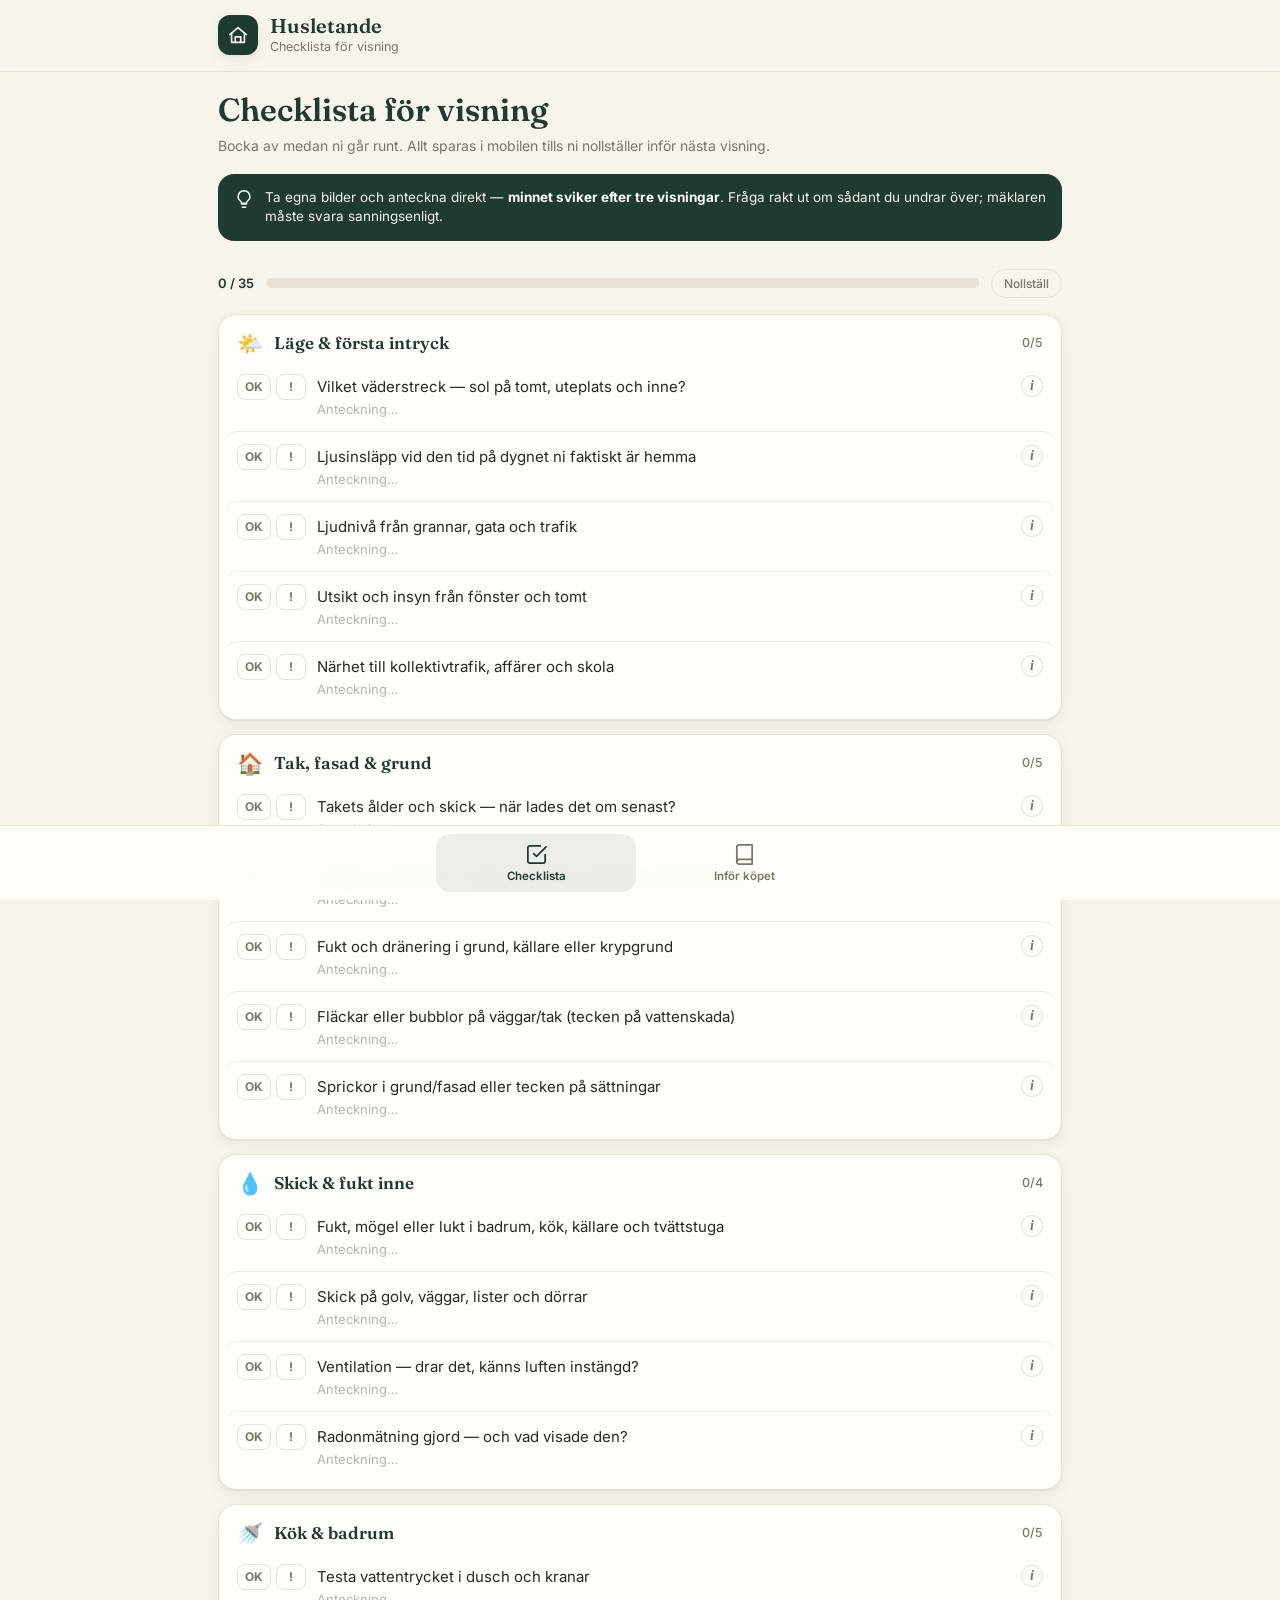
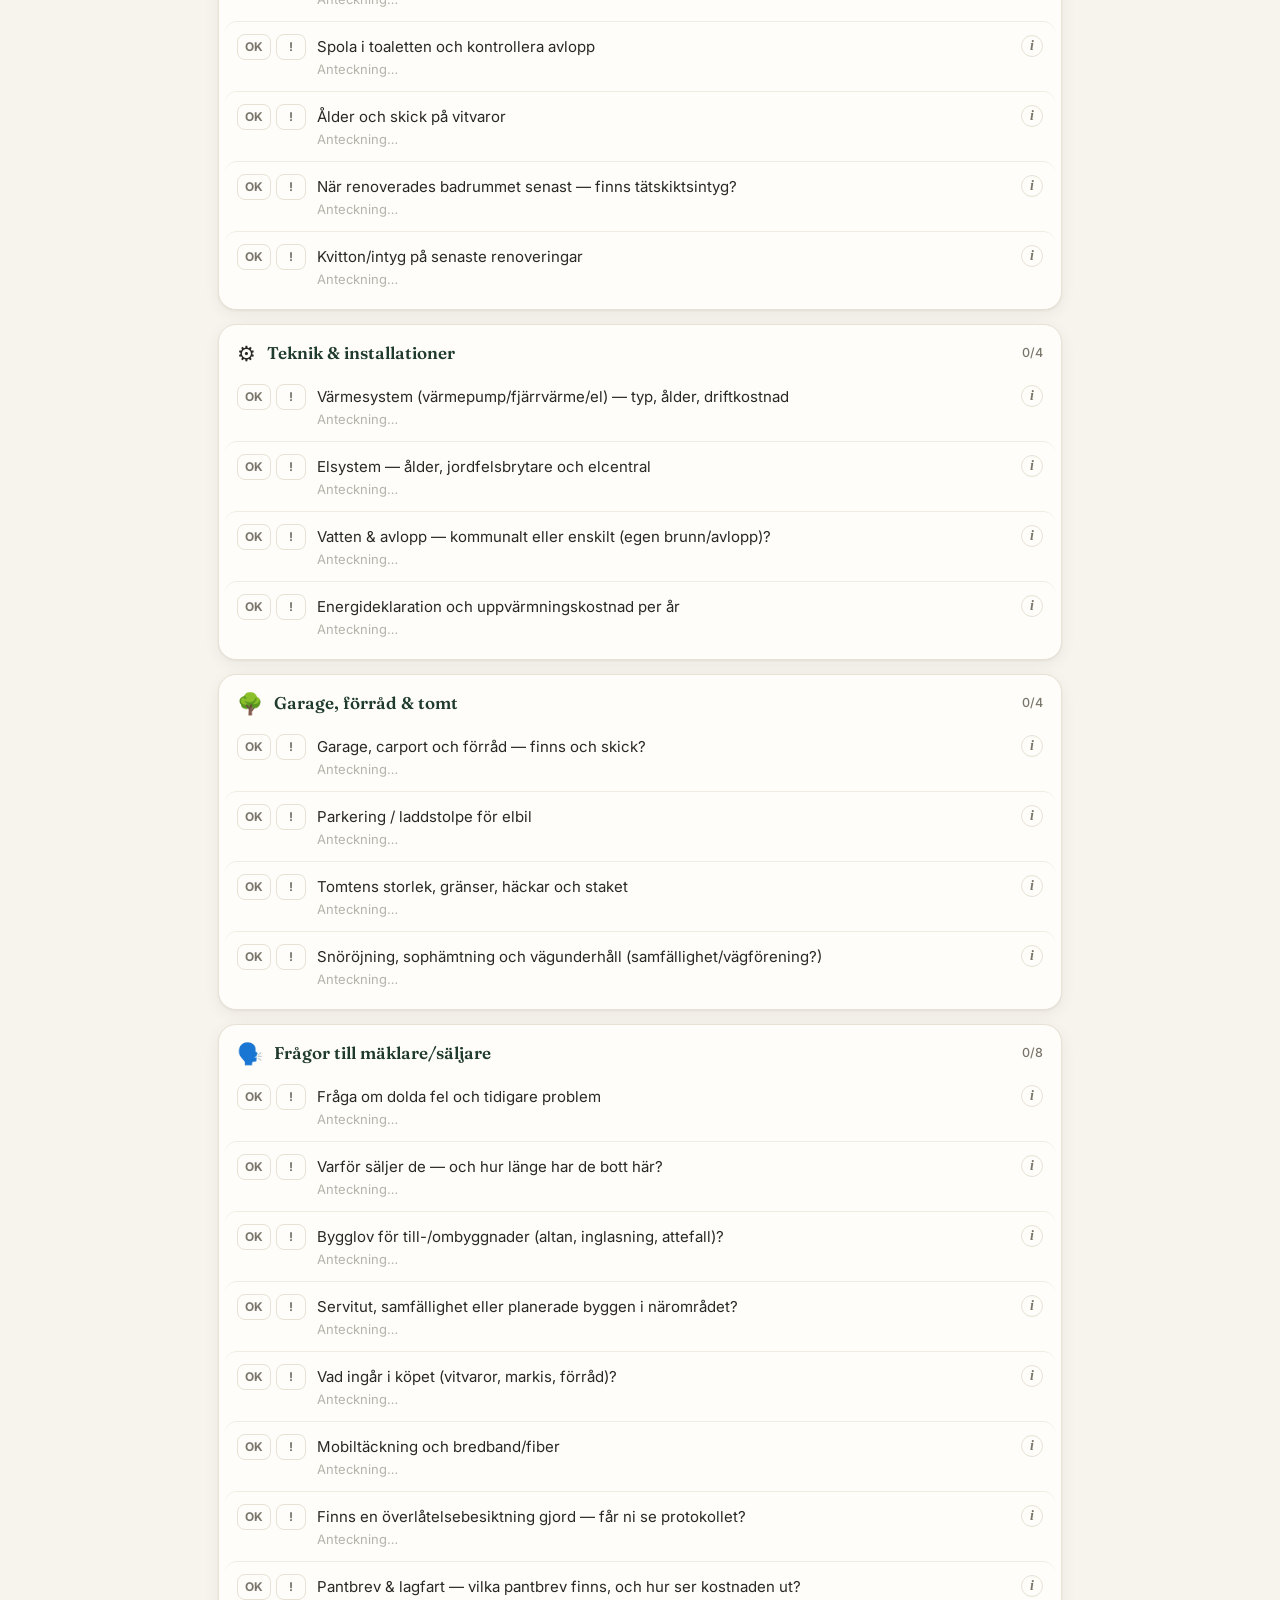
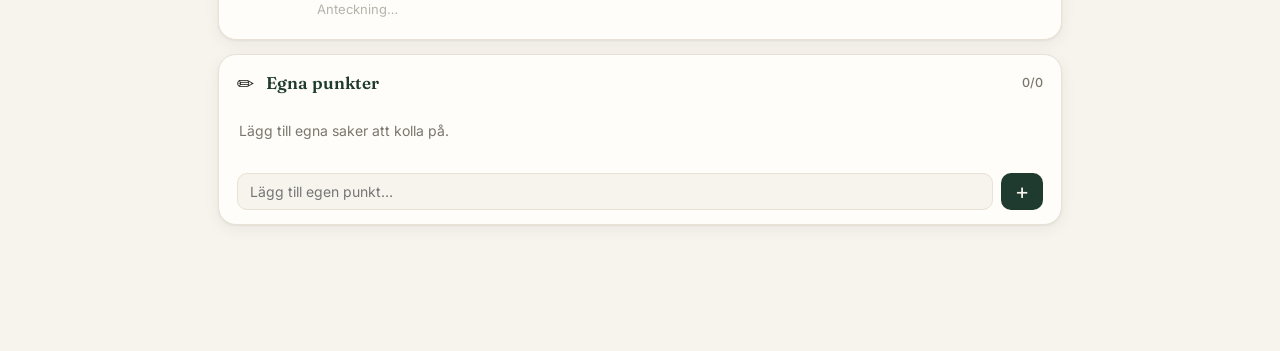
==== commit 3b911955: "Lägg till info-popups med förklaringar för checkpunkterna Varje checkpunkt får en ⓘ-knapp som öppnar" ====
--- a/index.html
+++ b/index.html
@@ -88,7 +88,13 @@
   .chk-ok.is-on{background:var(--forest);border-color:var(--forest);color:#fff}
   .chk-prob.is-on{background:var(--clay);border-color:var(--clay);color:#fff}
   .item-main{flex:1;min-width:0;display:flex;flex-direction:column;gap:2px}
-  .item-text{font-size:15px;line-height:1.4;padding-top:3px}
+  .item-textrow{display:flex;gap:8px;align-items:flex-start}
+  .item-text{font-size:15px;line-height:1.4;padding-top:3px;flex:1;min-width:0}
+  .info-btn{flex-shrink:0;width:22px;height:22px;margin-top:2px;border-radius:99px;
+    border:1.5px solid var(--sand);background:var(--card);color:var(--muted);
+    font-family:'Fraunces',Georgia,serif;font-style:italic;font-size:14px;font-weight:600;line-height:1;
+    cursor:pointer;transition:.13s;display:flex;align-items:center;justify-content:center}
+  .info-btn:hover,.info-btn:focus-visible{border-color:var(--clay);color:var(--clay);outline:none}
   .item.is-ok .item-text{color:var(--muted)}
   .chk-note{width:100%;background:none;border:none;border-bottom:1px dashed transparent;
     font-family:inherit;font-size:13px;color:var(--muted);padding:2px 0;outline:none}
@@ -153,6 +159,32 @@
   .links a:hover{color:var(--clay)}
   .disclaimer{font-size:12.5px;color:var(--muted);margin-top:22px;line-height:1.5}
 
+  /* ---------- info-sheet (popup med förklaring) ---------- */
+  .sheet-backdrop{position:fixed;inset:0;z-index:50;display:flex;align-items:flex-end;justify-content:center;
+    background:rgba(42,40,35,0);transition:background .22s ease}
+  .sheet-backdrop.open{background:rgba(42,40,35,.45)}
+  .sheet-backdrop[hidden]{display:none}
+  .sheet{width:100%;max-width:560px;max-height:86vh;overflow-y:auto;
+    background:var(--card);border-radius:22px 22px 0 0;
+    padding:8px 22px calc(26px + env(safe-area-inset-bottom));
+    box-shadow:0 -6px 30px rgba(42,40,35,.18);position:relative;
+    transform:translateY(100%);transition:transform .24s cubic-bezier(.22,.61,.36,1)}
+  .sheet-backdrop.open .sheet{transform:translateY(0)}
+  .sheet::before{content:"";display:block;width:38px;height:4px;border-radius:99px;
+    background:var(--sand);margin:8px auto 14px}
+  .sheet-close{position:absolute;top:14px;right:16px;width:32px;height:32px;border-radius:99px;
+    border:none;background:var(--cream);color:var(--muted);font-size:22px;line-height:1;cursor:pointer}
+  .sheet-close:hover{color:var(--clay)}
+  #sheet-title{font-size:19px;font-weight:600;padding-right:38px;margin-bottom:10px}
+  .sheet-body{font-size:14.5px;line-height:1.6;color:var(--ink)}
+  .sheet-body p{margin:0}
+  .sheet-guide{margin-top:18px;width:100%;background:color-mix(in srgb,var(--forest) 8%,transparent);
+    border:1px solid color-mix(in srgb,var(--forest) 22%,transparent);border-radius:13px;
+    padding:12px 14px;font-family:inherit;font-size:13.5px;font-weight:600;color:var(--forest);
+    cursor:pointer;text-align:left;transition:.13s}
+  .sheet-guide:hover{background:color-mix(in srgb,var(--forest) 14%,transparent)}
+  .sheet-guide[hidden]{display:none}
+
   /* ---------- bottom nav ---------- */
   nav.tabs{position:fixed;bottom:0;left:0;right:0;z-index:30;
     background:rgba(255,253,249,.94);backdrop-filter:blur(10px);
@@ -282,57 +314,105 @@
   </button>
 </nav>
 
+<!-- ============ INFO-SHEET (popup) ============ -->
+<div id="info-sheet" class="sheet-backdrop" hidden onclick="if(event.target===this)closeInfo()">
+  <div class="sheet" role="dialog" aria-modal="true" aria-labelledby="sheet-title">
+    <button class="sheet-close" aria-label="Stäng" onclick="closeInfo()">&times;</button>
+    <h3 id="sheet-title"></h3>
+    <div id="sheet-body" class="sheet-body"></div>
+    <button id="sheet-guide" class="sheet-guide" type="button" hidden></button>
+  </div>
+</div>
+
 <script>
 /* ============================================================
    CHECKLIST DATA (default) — saker att kolla på en visning
    ============================================================ */
+/* Varje punkt: t = text, i = längre förklaring (visas i popup), g = guideavsnitt att länka till (index i GUIDE_SECTIONS) */
 const CHECKLIST = [
   { emoji:'🌤️', title:'Läge & första intryck', items:[
-    'Vilket väderstreck — sol på tomt, uteplats och inne?',
-    'Ljusinsläpp vid den tid på dygnet ni faktiskt är hemma',
-    'Ljudnivå från grannar, gata och trafik',
-    'Utsikt och insyn från fönster och tomt',
-    'Närhet till kollektivtrafik, affärer och skola',
+    { t:'Vilket väderstreck — sol på tomt, uteplats och inne?',
+      i:'Sol på rätt ställen är nästan omöjligt att ändra i efterhand. Kolla med en kompass-app var söder ligger: morgonsol i öster, kvällssol i väster. Vill ni sitta i solen på uteplatsen efter jobbet vill ni ha den åt väster eller sydväst.' },
+    { t:'Ljusinsläpp vid den tid på dygnet ni faktiskt är hemma',
+      i:'Ett hus kan kännas mörkt även en solig dag om fönstren är små eller skuggas av träd och grannhus. Försök besöka vid den tid ni faktiskt är hemma, och fråga hur det ser ut under vinterhalvåret när solen står lågt.' },
+    { t:'Ljudnivå från grannar, gata och trafik',
+      i:'Lyssna efter trafik, tåg, industri och grannar. Buller är svårt att åtgärda. Öppna ett fönster och stå tyst en stund — visningar hålls ofta mitt på dagen då det är som lugnast.' },
+    { t:'Utsikt och insyn från fönster och tomt',
+      i:'Tänk på insyn från grannar och förbipasserande, särskilt mot uteplats och sovrum. Kolla också om det finns obebyggd mark intill som kan bebyggas och förändra både utsikt och insyn.' },
+    { t:'Närhet till kollektivtrafik, affärer och skola',
+      i:'Restid säger mer än avstånd på kartan. Testa gärna vägen till jobb, skola och affär vid rusningstid. Kolla turtätheten för kollektivtrafiken — inte bara att en hållplats finns.' },
   ]},
   { emoji:'🏠', title:'Tak, fasad & grund', items:[
-    'Takets ålder och skick — när lades det om senast?',
-    'Fasad och fönster — skick, isolering, kondens mellan glasen?',
-    'Fukt och dränering i grund, källare eller krypgrund',
-    'Fläckar eller bubblor på väggar/tak (tecken på vattenskada)',
-    'Sprickor i grund/fasad eller tecken på sättningar',
+    { t:'Takets ålder och skick — när lades det om senast?',
+      i:'Taket är en av de dyraste posterna i ett hus — en omläggning kostar ofta 150 000–400 000 kr. Fråga om material och vilket år det lades om. Tegel håller längst (50+ år), betong och plåt något kortare, papp/shingel kortast. Titta efter glipor, mossa och spruckna pannor.', g:1 },
+    { t:'Fasad och fönster — skick, isolering, kondens mellan glasen?',
+      i:'Kontrollera färgsläpp, rötskador (peta försiktigt i träfasad) och sprickor i puts. Imma eller kondens mellan glasrutorna betyder att fönstrets isolerruta är trasig. Fönsterbyte och fasadrenovering är dyra åtgärder.', g:1 },
+    { t:'Fukt och dränering i grund, källare eller krypgrund',
+      i:'Dräneringen leder bort vatten från grunden och håller ungefär 30–50 år. Dålig dränering ger fukt i källare/grund och är dyrt att åtgärda (ofta 150 000 kr och uppåt). Titta efter fuktränder, saltutfällningar och avflagnad färg lågt på källarväggarna.', g:1 },
+    { t:'Fläckar eller bubblor på väggar/tak (tecken på vattenskada)',
+      i:'Missfärgningar, bubblor eller flagnande färg på vägg och tak är ofta spår av en vatten- eller fuktskada. Fråga vad de beror på, om de åtgärdats och om det finns kvitto på jobbet.' },
+    { t:'Sprickor i grund/fasad eller tecken på sättningar',
+      i:'Hårfina sprickor är normalt. Breda, trappstegsformade eller växande sprickor i grund och fasad kan tyda på sättningar och är allvarligare. Fråga om sprickorna bevakats över tid.' },
   ]},
   { emoji:'💧', title:'Skick & fukt inne', items:[
-    'Fukt, mögel eller lukt i badrum, kök, källare och tvättstuga',
-    'Skick på golv, väggar, lister och dörrar',
-    'Ventilation — drar det, känns luften instängd?',
-    'Radonmätning gjord — och vad visade den?',
+    { t:'Fukt, mögel eller lukt i badrum, kök, källare och tvättstuga',
+      i:'Lukten avslöjar mycket — en instängd jordkällar- eller mögellukt kan tyda på fuktproblem. Känn efter i badrum, källare och tvättstuga. Fukt är ett av de vanligaste och dyraste dolda felen.', g:4 },
+    { t:'Skick på golv, väggar, lister och dörrar',
+      i:'Gå runt och känn efter sviktande eller lutande golv (en kula eller ett vattenpass avslöjar lutning) och sneda dörrkarmar — kan tyda på sättningar. Notera slitage som ni behöver renovera direkt.' },
+    { t:'Ventilation — drar det, känns luften instängd?',
+      i:'Dålig ventilation ger instängd luft och ökar risken för fukt och mögel. Fråga om huset har självdrag, frånluftsfläkt eller FTX (med värmeåtervinning). Känn om det drar kallt vid fönster och ventiler.' },
+    { t:'Radonmätning gjord — och vad visade den?',
+      i:'Radon är en osynlig, luktfri gas som ökar risken för lungcancer. Riktvärdet inomhus är 200 Bq/m³. Fråga om en mätning gjorts — en korrekt långtidsmätning tar minst två månader under vinterhalvåret. Åtgärder finns men kostar.' },
   ]},
   { emoji:'🚿', title:'Kök & badrum', items:[
-    'Testa vattentrycket i dusch och kranar',
-    'Spola i toaletten och kontrollera avlopp',
-    'Ålder och skick på vitvaror',
-    'När renoverades badrummet senast — finns tätskiktsintyg?',
-    'Kvitton/intyg på senaste renoveringar',
+    { t:'Testa vattentrycket i dusch och kranar',
+      i:'Öppna flera kranar samtidigt och kör duschen — svagt tryck kan bero på gamla, igenkalkade rör. Lyssna efter konstiga ljud och titta efter missfärgat vatten när det stått stilla.' },
+    { t:'Spola i toaletten och kontrollera avlopp',
+      i:'Spola i toaletten och låt vatten rinna i handfat och golvbrunn. Långsamt avlopp eller bubblande ljud kan tyda på stopp eller dåligt fall på rören.' },
+    { t:'Ålder och skick på vitvaror',
+      i:'Fråga ålder på spis, ugn, kyl/frys, disk- och tvättmaskin — och om de ingår i köpet. Vitvaror håller typiskt 10–15 år, så räkna med utbyte om de är gamla.' },
+    { t:'När renoverades badrummet senast — finns tätskiktsintyg?',
+      i:'Badrum är dyra att renovera (ofta 150 000 kr och uppåt) och en vanlig källa till fuktskador. Fråga vilket år det gjordes och om det finns kvalitetsdokument eller tätskiktsintyg enligt branschreglerna (BKR/GVK). Ett badrum med trasigt eller saknat tätskikt kan behöva göras om helt.', g:1 },
+    { t:'Kvitton/intyg på senaste renoveringar',
+      i:'Spara säljarens kvitton och intyg på renoveringar. De visar att jobbet gjorts fackmässigt och kan dessutom minska er framtida vinstskatt den dag ni själva säljer.' },
   ]},
   { emoji:'⚙️', title:'Teknik & installationer', items:[
-    'Värmesystem (värmepump/fjärrvärme/el) — typ, ålder, driftkostnad',
-    'Elsystem — ålder, jordfelsbrytare och elcentral',
-    'Vatten & avlopp — kommunalt eller enskilt (egen brunn/avlopp)?',
-    'Energideklaration och uppvärmningskostnad per år',
+    { t:'Värmesystem (värmepump/fjärrvärme/el) — typ, ålder, driftkostnad',
+      i:'Uppvärmningen står för en stor del av driftkostnaden. Vanligast är berg-/luftvärmepump, fjärrvärme eller direktverkande el (dyrast). Fråga om typ, ålder och årlig kostnad. En värmepump håller ungefär 15–20 år.', g:1 },
+    { t:'Elsystem — ålder, jordfelsbrytare och elcentral',
+      i:'Gammal el kan vara en brand- och säkerhetsrisk. Kolla att det finns jordfelsbrytare och en modern elcentral — ett gammalt proppskåp med skruvsäkringar är ett ålderstecken. Fråga om elen setts över av behörig elektriker.' },
+    { t:'Vatten & avlopp — kommunalt eller enskilt (egen brunn/avlopp)?',
+      i:'Stor skillnad mellan kommunalt och enskilt. Ett enskilt avlopp (egen anläggning) måste uppfylla dagens miljökrav — annars kan kommunen kräva en uppgradering som kostar 100 000–200 000 kr. Har huset egen brunn: fråga om vattenkvalitet och kapacitet, särskilt sommartid.', g:1 },
+    { t:'Energideklaration och uppvärmningskostnad per år',
+      i:'Energideklarationen är lagstadgad och ska finnas vid försäljning. Den visar energiklass (A–G) och beräknad energianvändning — en bra fingervisning om driftkostnaden och vilka förbättringar som kan löna sig.', g:1 },
   ]},
   { emoji:'🌳', title:'Garage, förråd & tomt', items:[
-    'Garage, carport och förråd — finns och skick?',
-    'Parkering / laddstolpe för elbil',
-    'Tomtens storlek, gränser, häckar och staket',
-    'Snöröjning, sophämtning och vägunderhåll (samfällighet/vägförening?)',
+    { t:'Garage, carport och förråd — finns och skick?',
+      i:'Kolla skicket och att byggnaderna är bygglovade. Ett garage med fukt eller dåligt tak är ännu en underhållspost. Notera förvaringsutrymme — det underskattas ofta.' },
+    { t:'Parkering / laddstolpe för elbil',
+      i:'Finns plats att ladda elbil, eller går det att dra fram? En laddbox kräver tillräcklig elkapacitet och kostar en slant att installera. Kolla också gäst- och gatuparkering.' },
+    { t:'Tomtens storlek, gränser, häckar och staket',
+      i:'Be att få se tomtkartan och fråga var gränserna faktiskt går — häckar och staket står inte alltid rätt. Stor tomt betyder mer skötsel. Kolla efter träd som kan behöva tas ner (kan kräva tillstånd från kommunen).' },
+    { t:'Snöröjning, sophämtning och vägunderhåll (samfällighet/vägförening?)',
+      i:'Vid hus sköter ni oftast själva snöröjning och gräsklippning. Ingår vägen i en samfällighet eller vägförening tillkommer en årlig avgift och ett gemensamt ansvar. Fråga vad som gäller och vad det kostar.', g:6 },
   ]},
   { emoji:'🗣️', title:'Frågor till mäklare/säljare', items:[
-    'Fråga om dolda fel och tidigare problem',
-    'Varför säljer de — och hur länge har de bott här?',
-    'Bygglov för till-/ombyggnader (altan, inglasning, attefall)?',
-    'Servitut, samfällighet eller planerade byggen i närområdet?',
-    'Vad ingår i köpet (vitvaror, markis, förråd)?',
-    'Mobiltäckning och bredband/fiber',
+    { t:'Fråga om dolda fel och tidigare problem',
+      i:'Som köpare har ni en långtgående undersökningsplikt — det ni borde ha upptäckt kan ni inte klaga på efteråt. Säljaren ansvarar i upp till 10 år för verkligt dolda fel som ni inte kunnat se. Fråga rakt ut om kända fel och problem; mäklaren måste svara sanningsenligt.', g:4 },
+    { t:'Varför säljer de — och hur länge har de bott här?',
+      i:'Svaret kan avslöja mycket — återkommande problem, bråk med grannar eller planerade byggen i närområdet. En väldigt kort boendetid eller en rad tidigare ägare kan vara värt att fundera på.' },
+    { t:'Bygglov för till-/ombyggnader (altan, inglasning, attefall)?',
+      i:'Altan, inglasad uteplats, attefallshus och tillbyggnader ska vara bygglovade och slutbesiktigade. Ett svartbygge blir ert ansvar när ni köpt — kommunen kan kräva rättelse eller rivning. Be att få se beslut och ritningar.', g:1 },
+    { t:'Servitut, samfällighet eller planerade byggen i närområdet?',
+      i:'Ett servitut ger t.ex. en granne rätt att använda er väg eller brunn — eller tvärtom. Samfällighet innebär gemensamt ägd väg eller vatten med årlig avgift. Fråga vad som belastar fastigheten och kolla kommunens detaljplaner för området.', g:1 },
+    { t:'Vad ingår i köpet (vitvaror, markis, förråd)?',
+      i:'Vad som följer med (vitvaror, markiser, spabad, förråd, blomlådor) ska skrivas in i kontraktet. Det som inte räknas upp kan säljaren ta med sig. Reda ut detta innan budgivningen.' },
+    { t:'Mobiltäckning och bredband/fiber',
+      i:'Kolla mobiltäckningen på plats med er egen operatör, och vilken typ av bredband som finns — fiber, kabel eller bara mobilt. Att dra in fiber i efterhand kan vara dyrt eller omöjligt på vissa adresser.' },
+    { t:'Finns en överlåtelsebesiktning gjord — får ni se protokollet?',
+      i:'En överlåtelsebesiktning är en okulär (synlig) genomgång av huset utförd av en besiktningsman. Fråga om säljaren gjort en och be att få se protokollet — men läs det kritiskt, det täcker inte allt (t.ex. inte dolda installationer eller marken). Ni kan, och bör ofta, beställa en egen besiktning före köp och gärna gå med själva. Misstänker ni fukt eller takproblem — be om en utökad besiktning av just det.', g:4 },
+    { t:'Pantbrev & lagfart — vilka pantbrev finns, och hur ser kostnaden ut?',
+      i:'Lagfarten är det offentliga beviset på vem som äger fastigheten. Efter köpet ansöker ni om ny lagfart och betalar då stämpelskatt på 1,5 % av priset. Pantbrev använder banken som säkerhet för bolånet. Finns det redan pantbrev kan ni återanvända dem; behövs nya kostar de 2 % av beloppet i stämpelskatt. Fråga vilka pantbrev som finns så ni vet om en extra kostnad tillkommer utöver kontantinsatsen.', g:6 },
   ]},
 ];
 
@@ -369,7 +449,7 @@
   const el = document.getElementById('checklist');
   el.innerHTML = groups.map((g, gi)=>{
     const isCustom = !!g.custom;
-    const items = isCustom ? g.items : g.items.map((t, ii)=>({ id:'g'+gi+'_'+ii, text:t }));
+    const items = isCustom ? g.items : g.items.map((it, ii)=>({ id:'g'+gi+'_'+ii, text:it.t, info:it.i }));
     const done = items.filter(it=>store.status[it.id]).length;
     const rows = items.map(it=>{
       const st = store.status[it.id]; const note = store.notes[it.id] || '';
@@ -380,7 +460,10 @@
           <button type="button" class="chk-pill chk-prob ${st==='problem'?'is-on':''}" onclick="setStatus('${it.id}','problem')" title="Problem / att bevaka">!</button>
         </div>
         <div class="item-main">
-          <span class="item-text">${esc(it.text)}</span>
+          <div class="item-textrow">
+            <span class="item-text">${esc(it.text)}</span>
+            ${it.info?`<button type="button" class="info-btn" onclick="openInfo('${it.id}')" aria-label="Mer om: ${esc(it.text)}" title="Mer info">i</button>`:''}
+          </div>
           <input class="chk-note ${note?'has-val':''}" value="${esc(note)}" placeholder="Anteckning…" autocomplete="off"
             oninput="this.classList.toggle('has-val',!!this.value)" onchange="updateNote('${it.id}',this.value)">
         </div>
@@ -459,6 +542,46 @@
 }
 
 /* ============================================================
+   INFO-SHEET — längre förklaring + länk till guideavsnitt
+   ============================================================ */
+function openInfo(id){
+  const m = /^g(\d+)_(\d+)$/.exec(id);
+  if(!m) return;
+  const item = (CHECKLIST[+m[1]] || {}).items?.[+m[2]];
+  if(!item || !item.i) return;
+  document.getElementById('sheet-title').textContent = item.t;
+  document.getElementById('sheet-body').innerHTML = '<p>' + esc(item.i) + '</p>';
+  const gb = document.getElementById('sheet-guide');
+  if(typeof item.g === 'number' && GUIDE_SECTIONS[item.g]){
+    gb.hidden = false;
+    gb.textContent = 'Läs mer i guiden: ' + GUIDE_SECTIONS[item.g].title + ' →';
+    gb.onclick = ()=>openGuideFromInfo(item.g);
+  } else { gb.hidden = true; gb.onclick = null; }
+  const bd = document.getElementById('info-sheet');
+  bd.hidden = false;
+  document.body.style.overflow = 'hidden';
+  requestAnimationFrame(()=>bd.classList.add('open'));
+}
+function closeInfo(){
+  const bd = document.getElementById('info-sheet');
+  bd.classList.remove('open');
+  document.body.style.overflow = '';
+  setTimeout(()=>{ bd.hidden = true; }, 240);
+}
+function openGuideFromInfo(gi){
+  closeInfo();
+  setPage('guide');
+  document.querySelectorAll('#guide-accordion details.acc').forEach((d,idx)=>{ d.open = (idx===gi); });
+  requestAnimationFrame(()=>{
+    const target = document.getElementById('g-sec-'+gi);
+    if(target) target.scrollIntoView({behavior:'smooth', block:'start'});
+  });
+}
+document.addEventListener('keydown', e=>{
+  if(e.key==='Escape' && !document.getElementById('info-sheet').hidden) closeInfo();
+});
+
+/* ============================================================
    GUIDE / INFÖR KÖPET
    ============================================================ */
 const GUIDE_SECTIONS = [
@@ -540,7 +663,7 @@
   const el = document.getElementById('guide-accordion');
   if(el.dataset.built) return;
   el.innerHTML = GUIDE_SECTIONS.map((s,i)=>`
-    <details class="acc" ${i===0?'open':''}>
+    <details class="acc" id="g-sec-${i}" ${i===0?'open':''}>
       <summary>
         <span class="acc-emoji">${s.emoji}</span>
         <span class="acc-title">${s.title}</span>
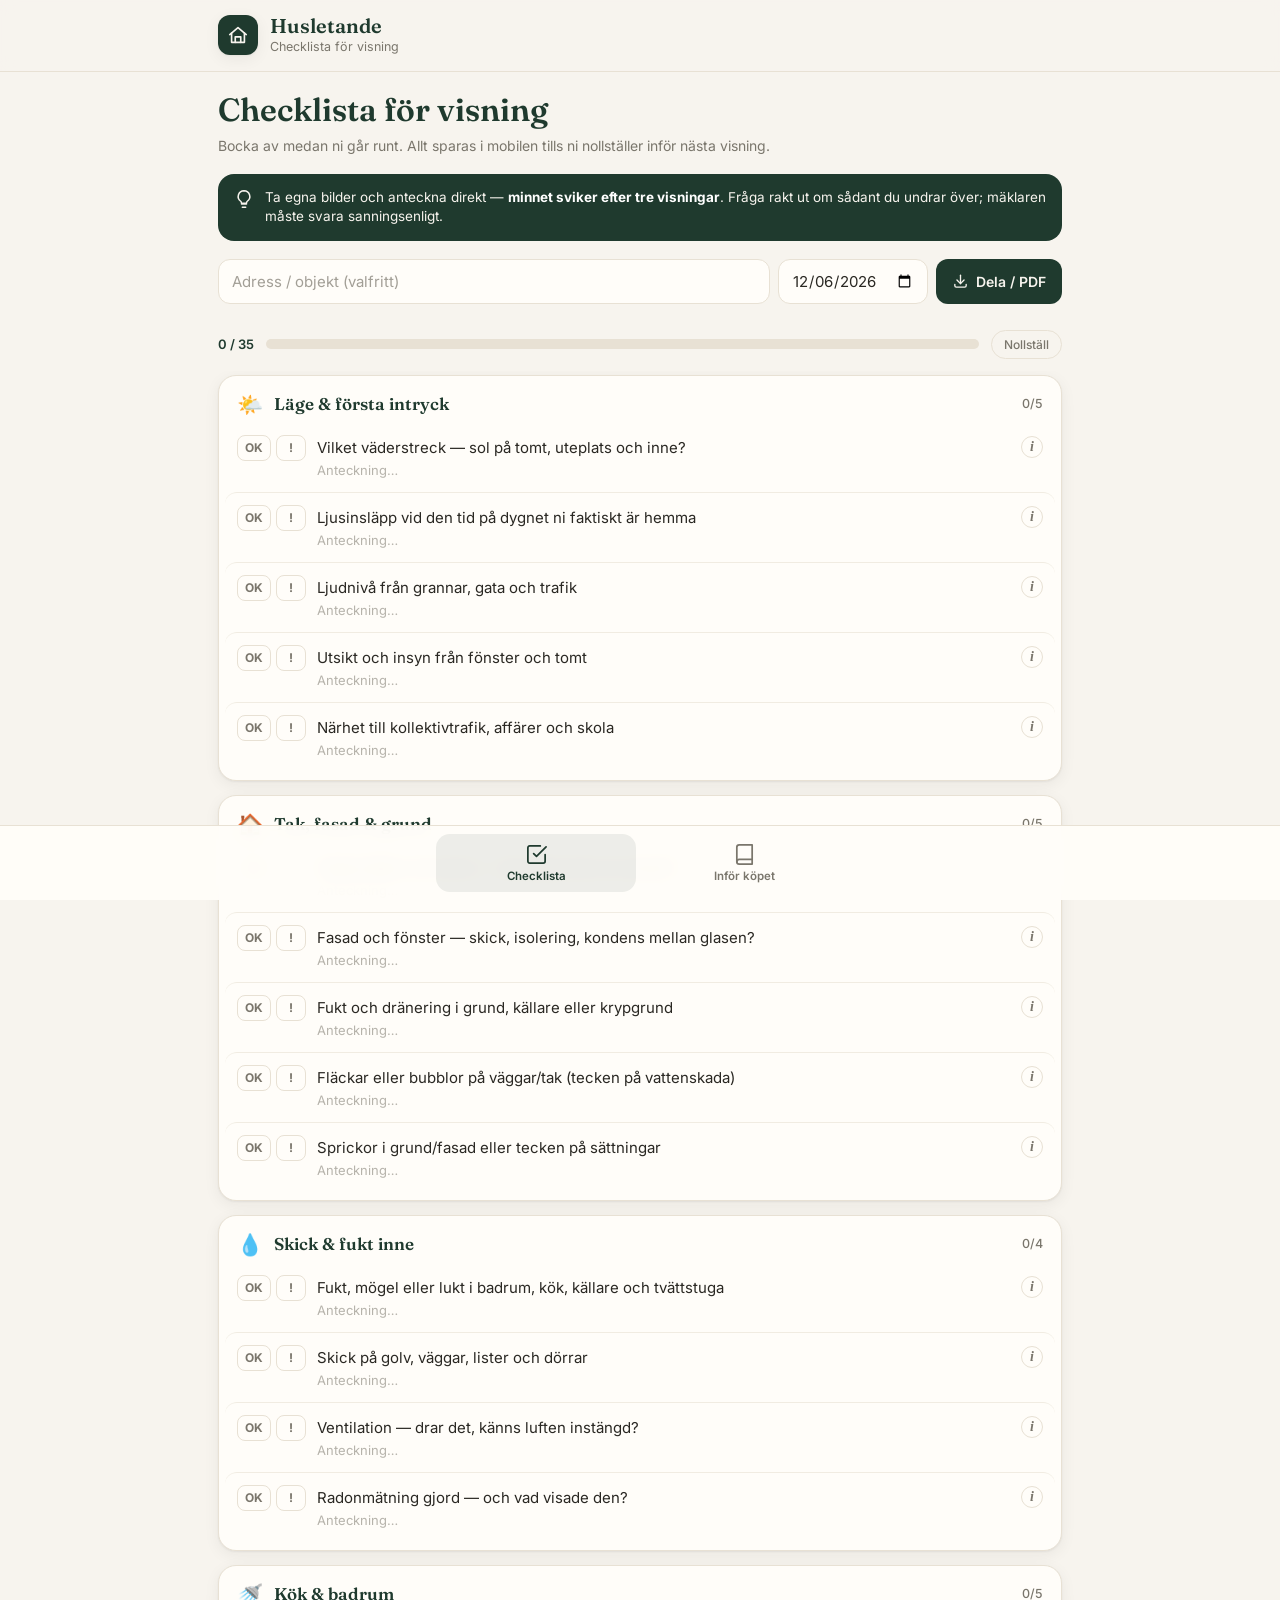
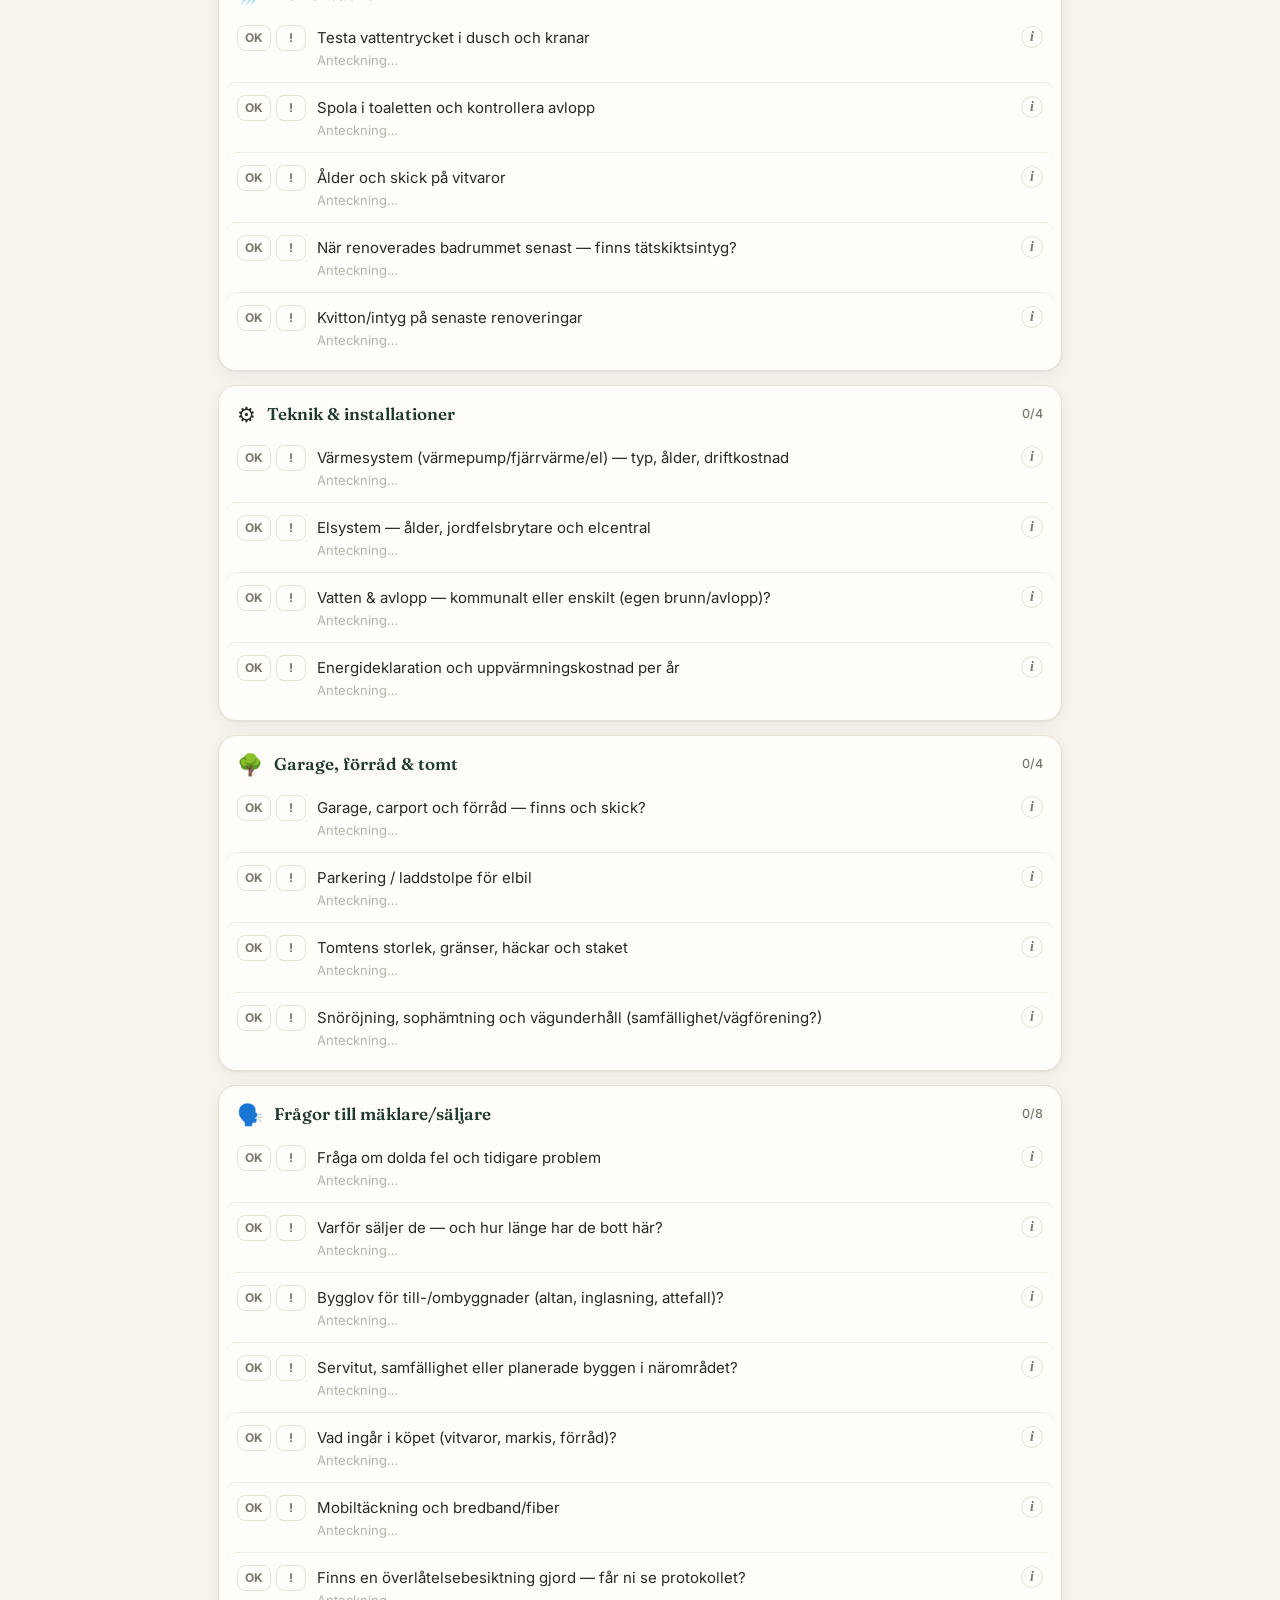
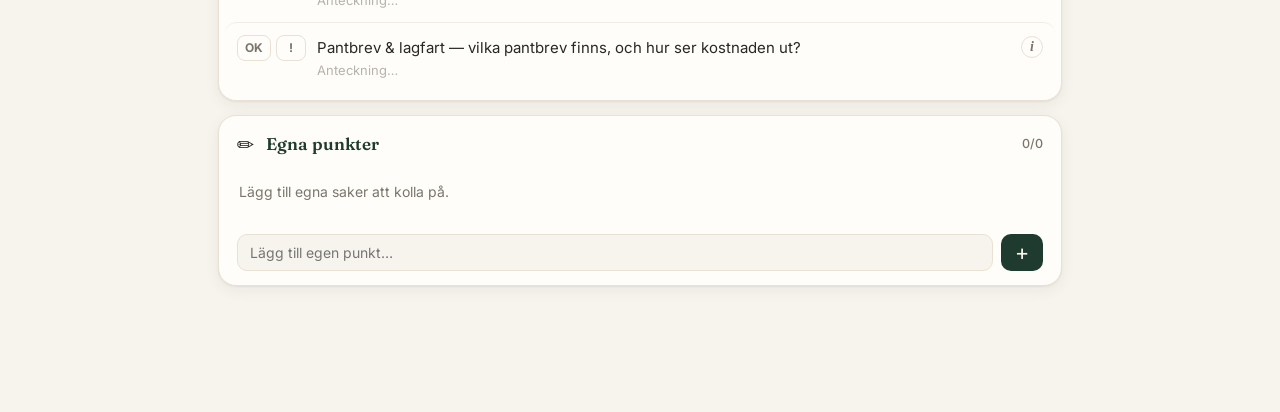
==== commit 9cc0c042: "Lägg till PDF-/delningsexport av checklistan En "Dela / PDF"-knapp samt fält för adress och visnings" ====
--- a/index.html
+++ b/index.html
@@ -57,6 +57,19 @@
   .tip svg{flex-shrink:0;margin-top:1px}
   .tip b{color:#fff}
 
+  /* ---------- visit meta + export ---------- */
+  .visit-bar{display:flex;flex-wrap:wrap;gap:8px;margin-bottom:16px}
+  .meta-input{flex:1 1 160px;min-width:0;background:var(--card);border:1px solid var(--sand);
+    border-radius:12px;padding:11px 13px;font-size:15px;font-family:inherit;color:var(--ink)}
+  .meta-input::placeholder{color:color-mix(in srgb,var(--muted) 70%,transparent)}
+  .meta-input:focus{outline:none;border-color:var(--forest);box-shadow:0 0 0 3px rgba(31,58,46,.15)}
+  .meta-date{flex:0 1 150px}
+  .export-btn{flex:0 0 auto;display:flex;align-items:center;gap:7px;background:var(--forest);
+    color:var(--cream);border:none;border-radius:12px;padding:11px 16px;font-size:14px;font-weight:600;
+    font-family:inherit;cursor:pointer;white-space:nowrap}
+  .export-btn:hover{background:var(--forest-light)}
+  .export-btn svg{width:17px;height:17px}
+
   /* ---------- progress ---------- */
   .progress-wrap{position:sticky; top:calc(env(safe-area-inset-top) + 69px); z-index:10;
     background:var(--cream); padding:10px 0 12px; margin-bottom:4px}
@@ -204,6 +217,40 @@
     .guide-cols .panel:first-child{margin-top:0}
     .page-head h2{font-size:32px}
   }
+
+  /* ---------- print / PDF-export ---------- */
+  #print-view{display:none}
+  @media print{
+    @page{margin:14mm}
+    html,body{background:#fff}
+    body{padding:0;color:#1a1a1a;font-size:11pt}
+    header, nav.tabs, .tip, .progress-wrap, .visit-bar, .add-row,
+    .item-del, .info-btn, .sheet-backdrop, #page-checklist, #page-guide{display:none !important}
+    main{max-width:none;margin:0;padding:0}
+    #print-view{display:block !important;font-family:'Inter',system-ui,sans-serif}
+    .pv-head{border-bottom:2px solid #1F3A2E;padding-bottom:10px;margin-bottom:16px}
+    .pv-head h1{font-family:'Fraunces',Georgia,serif;font-size:20pt;color:#1F3A2E;margin:0}
+    .pv-meta{font-size:12pt;margin-top:6px;font-weight:600;color:#1a1a1a}
+    .pv-dim{color:#888;font-weight:400}
+    .pv-summary{font-size:10pt;color:#555;margin-top:3px}
+    .pv-group{margin-bottom:14px;break-inside:avoid;page-break-inside:avoid}
+    .pv-group h2{font-family:'Fraunces',Georgia,serif;font-size:13pt;color:#1F3A2E;
+      margin:0 0 6px;border-bottom:1px solid #ddd;padding-bottom:3px}
+    .pv-group ul{list-style:none;margin:0;padding:0}
+    .pv-item{display:flex;gap:10px;align-items:flex-start;padding:4px 0;
+      break-inside:avoid;page-break-inside:avoid}
+    .pv-item + .pv-item{border-top:1px solid #f0f0f0}
+    .pv-badge{flex:0 0 auto;min-width:52px;text-align:center;font-size:8.5pt;font-weight:700;
+      padding:2px 6px;border-radius:4px;border:1px solid #ccc;color:#555;
+      -webkit-print-color-adjust:exact;print-color-adjust:exact}
+    .st-ok .pv-badge{background:#1F3A2E;border-color:#1F3A2E;color:#fff}
+    .st-prob .pv-badge{background:#B5694A;border-color:#B5694A;color:#fff}
+    .pv-text{flex:1}
+    .st-none .pv-text{color:#777}
+    .pv-note{display:block;font-size:9.5pt;color:#444;margin-top:3px;
+      padding-left:10px;border-left:2px solid #B5694A}
+    .pv-foot{margin-top:18px;font-size:8.5pt;color:#999;text-align:center}
+  }
 </style>
 </head>
 <body>
@@ -231,6 +278,15 @@
     <div class="tip">
       <svg width="20" height="20" viewBox="0 0 24 24" fill="none" stroke="currentColor" stroke-width="1.8" stroke-linecap="round" stroke-linejoin="round"><path d="M9 18h6"/><path d="M10 22h4"/><path d="M12 2a7 7 0 0 0-4 12.7c.5.4.8 1 .9 1.6l.1.7h6l.1-.7c.1-.6.4-1.2.9-1.6A7 7 0 0 0 12 2z"/></svg>
       <span>Ta egna bilder och anteckna direkt — <b>minnet sviker efter tre visningar</b>. Fråga rakt ut om sådant du undrar över; mäklaren måste svara sanningsenligt.</span>
+    </div>
+
+    <div class="visit-bar">
+      <input id="meta-address" class="meta-input" placeholder="Adress / objekt (valfritt)" autocomplete="off">
+      <input id="meta-date" class="meta-input meta-date" type="date" aria-label="Visningsdatum">
+      <button class="export-btn" type="button" onclick="exportPdf()">
+        <svg viewBox="0 0 24 24" fill="none" stroke="currentColor" stroke-width="1.9" stroke-linecap="round" stroke-linejoin="round"><path d="M4 16v2a2 2 0 0 0 2 2h12a2 2 0 0 0 2-2v-2"/><path d="M7 10l5 5 5-5"/><path d="M12 15V3"/></svg>
+        Dela / PDF
+      </button>
     </div>
 
     <div class="progress-wrap">
@@ -323,6 +379,9 @@
     <button id="sheet-guide" class="sheet-guide" type="button" hidden></button>
   </div>
 </div>
+
+<!-- ============ PRINT-VY (PDF-export, syns bara vid utskrift) ============ -->
+<div id="print-view"></div>
 
 <script>
 /* ============================================================
@@ -425,6 +484,7 @@
   try { s = JSON.parse(localStorage.getItem(LS_KEY)) || {}; } catch(e){ s = {}; }
   s.status = s.status || {};               // { id: 'ok' | 'problem' }
   s.notes  = s.notes  || {};               // { id: 'anteckning' }
+  s.meta   = s.meta   || {};               // { address, date }
   s.custom = Array.isArray(s.custom) ? s.custom : [];
   if(s.checked){                           // migrera gammalt boolean-fält (bockad → 'ok')
     for(const k in s.checked){ if(s.checked[k] && !s.status[k]) s.status[k] = 'ok'; }
@@ -540,6 +600,68 @@
   saveState();
   renderChecklist();
 }
+
+/* ============================================================
+   VISNINGS-META (adress + datum) & PDF-EXPORT
+   ============================================================ */
+function initMeta(){
+  const a = document.getElementById('meta-address');
+  const d = document.getElementById('meta-date');
+  a.value = store.meta.address || '';
+  d.value = store.meta.date || new Date().toISOString().slice(0,10);  // default: idag
+  a.addEventListener('input',  ()=>{ store.meta.address = a.value; saveState(); });
+  d.addEventListener('change', ()=>{ store.meta.date    = d.value; saveState(); });
+}
+
+/* Bygg en ren utskriftsvy av hela listan med status + anteckningar */
+function buildPrintView(){
+  const groups = allGroups();
+  let total=0, done=0, problems=0;
+  const groupsHtml = groups.map((g, gi)=>{
+    const isCustom = !!g.custom;
+    const items = isCustom
+      ? g.items.map(it=>({ id:it.id, text:it.text }))
+      : g.items.map((it,ii)=>({ id:'g'+gi+'_'+ii, text:it.t }));
+    if(!items.length) return '';
+    const rows = items.map(it=>{
+      total++;
+      const st = store.status[it.id];
+      if(st) done++;
+      if(st==='problem') problems++;
+      const note  = store.notes[it.id] || '';
+      const label = st==='ok' ? 'OK' : st==='problem' ? 'Bevaka' : '–';
+      const cls   = st==='ok' ? 'st-ok' : st==='problem' ? 'st-prob' : 'st-none';
+      return `<li class="pv-item ${cls}">
+        <span class="pv-badge">${label}</span>
+        <span class="pv-text">${esc(it.text)}${note?`<span class="pv-note">${esc(note)}</span>`:''}</span>
+      </li>`;
+    }).join('');
+    return `<section class="pv-group">
+      <h2>${g.emoji} ${esc(g.title)}</h2>
+      <ul>${rows}</ul>
+    </section>`;
+  }).join('');
+
+  const addr = (document.getElementById('meta-address').value || '').trim();
+  const date = document.getElementById('meta-date').value || '';
+  const metaLine = (addr ? esc(addr) : '<span class="pv-dim">(ingen adress angiven)</span>')
+    + (date ? ' · ' + esc(date) : '');
+  document.getElementById('print-view').innerHTML = `
+    <div class="pv-head">
+      <h1>Husletande — checklista visning</h1>
+      <div class="pv-meta">${metaLine}</div>
+      <div class="pv-summary">${done} av ${total} ifyllda${problems?` · ${problems} att bevaka`:''}</div>
+    </div>
+    ${groupsHtml}
+    <div class="pv-foot">Skapad med Husletande</div>`;
+}
+
+function exportPdf(){
+  buildPrintView();
+  window.print();
+}
+/* Fånga även webbläsarens egen utskrift (Ctrl/Cmd+P) */
+window.addEventListener('beforeprint', buildPrintView);
 
 /* ============================================================
    INFO-SHEET — längre förklaring + länk till guideavsnitt
@@ -691,6 +813,7 @@
 
 /* ---------- init ---------- */
 renderChecklist();
+initMeta();
 const start = location.hash.replace('#','');
 setPage(start==='guide' ? 'guide' : 'checklist');
 </script>
